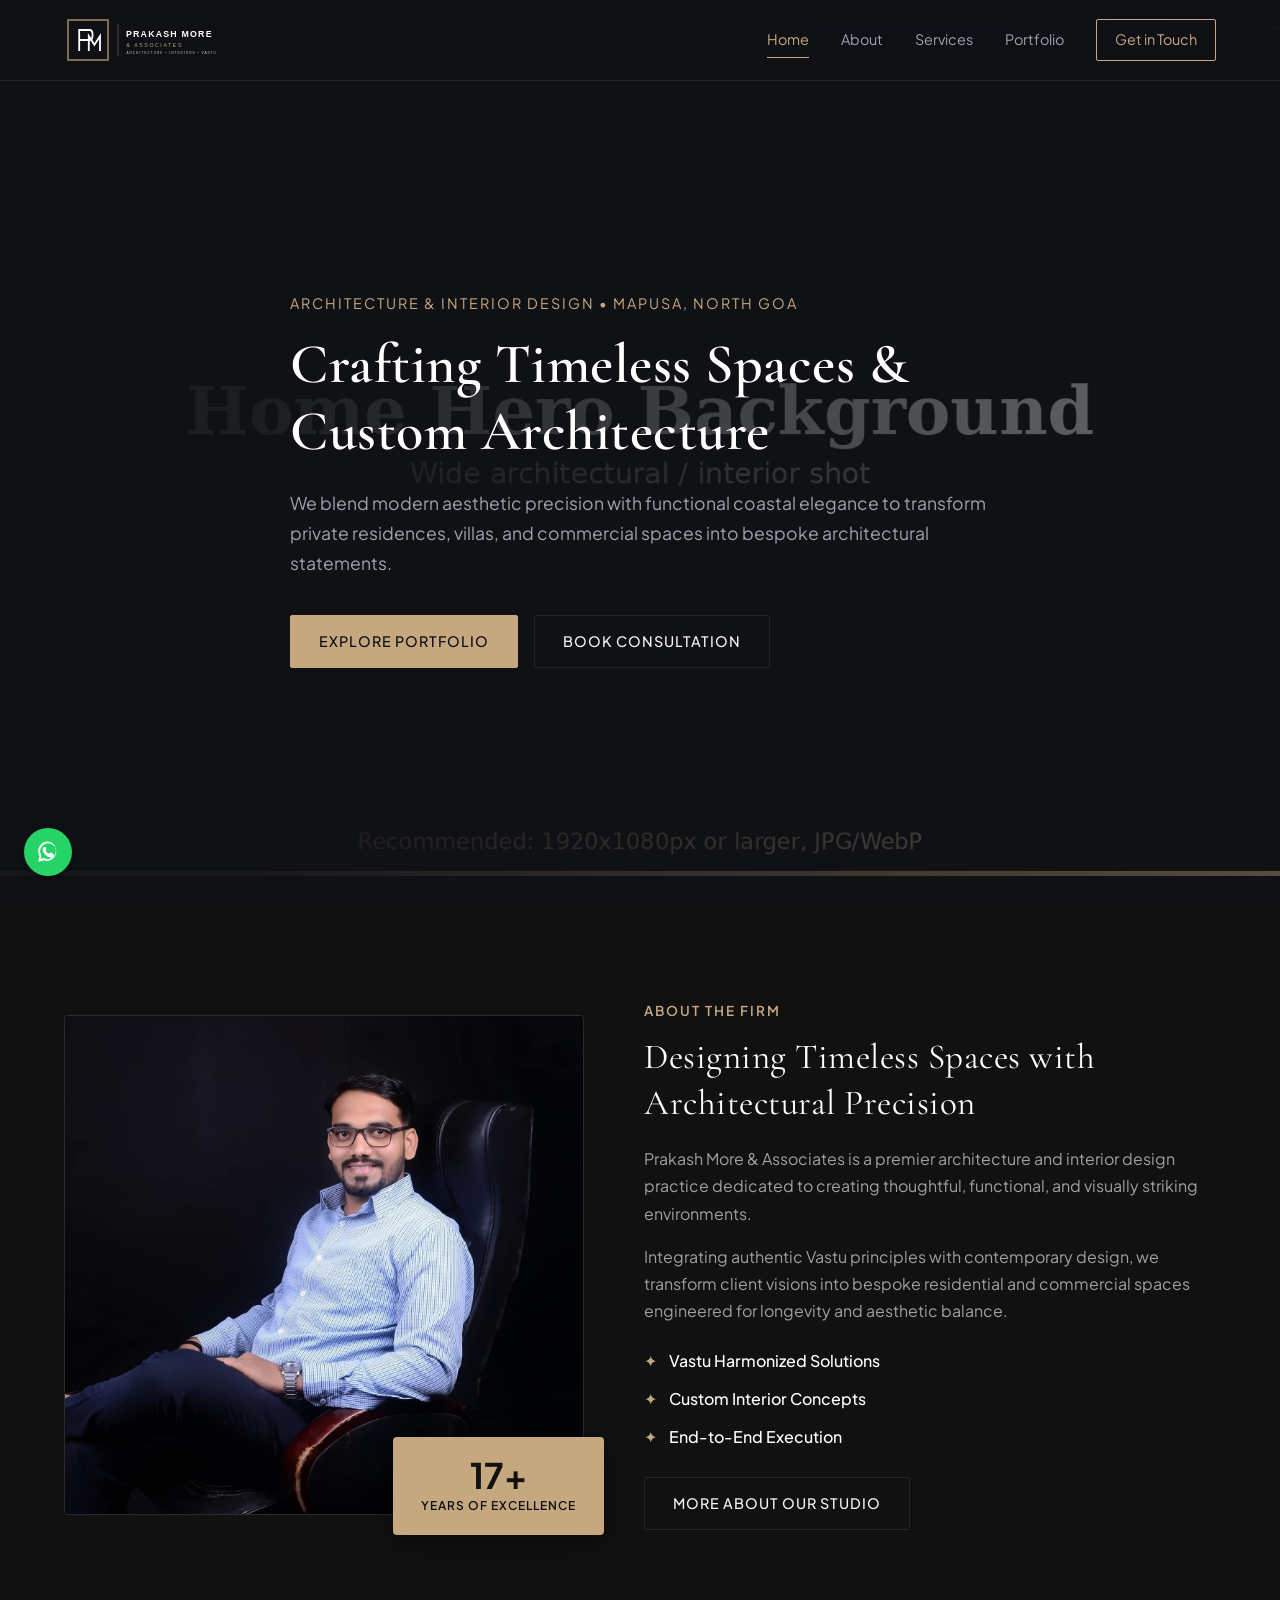
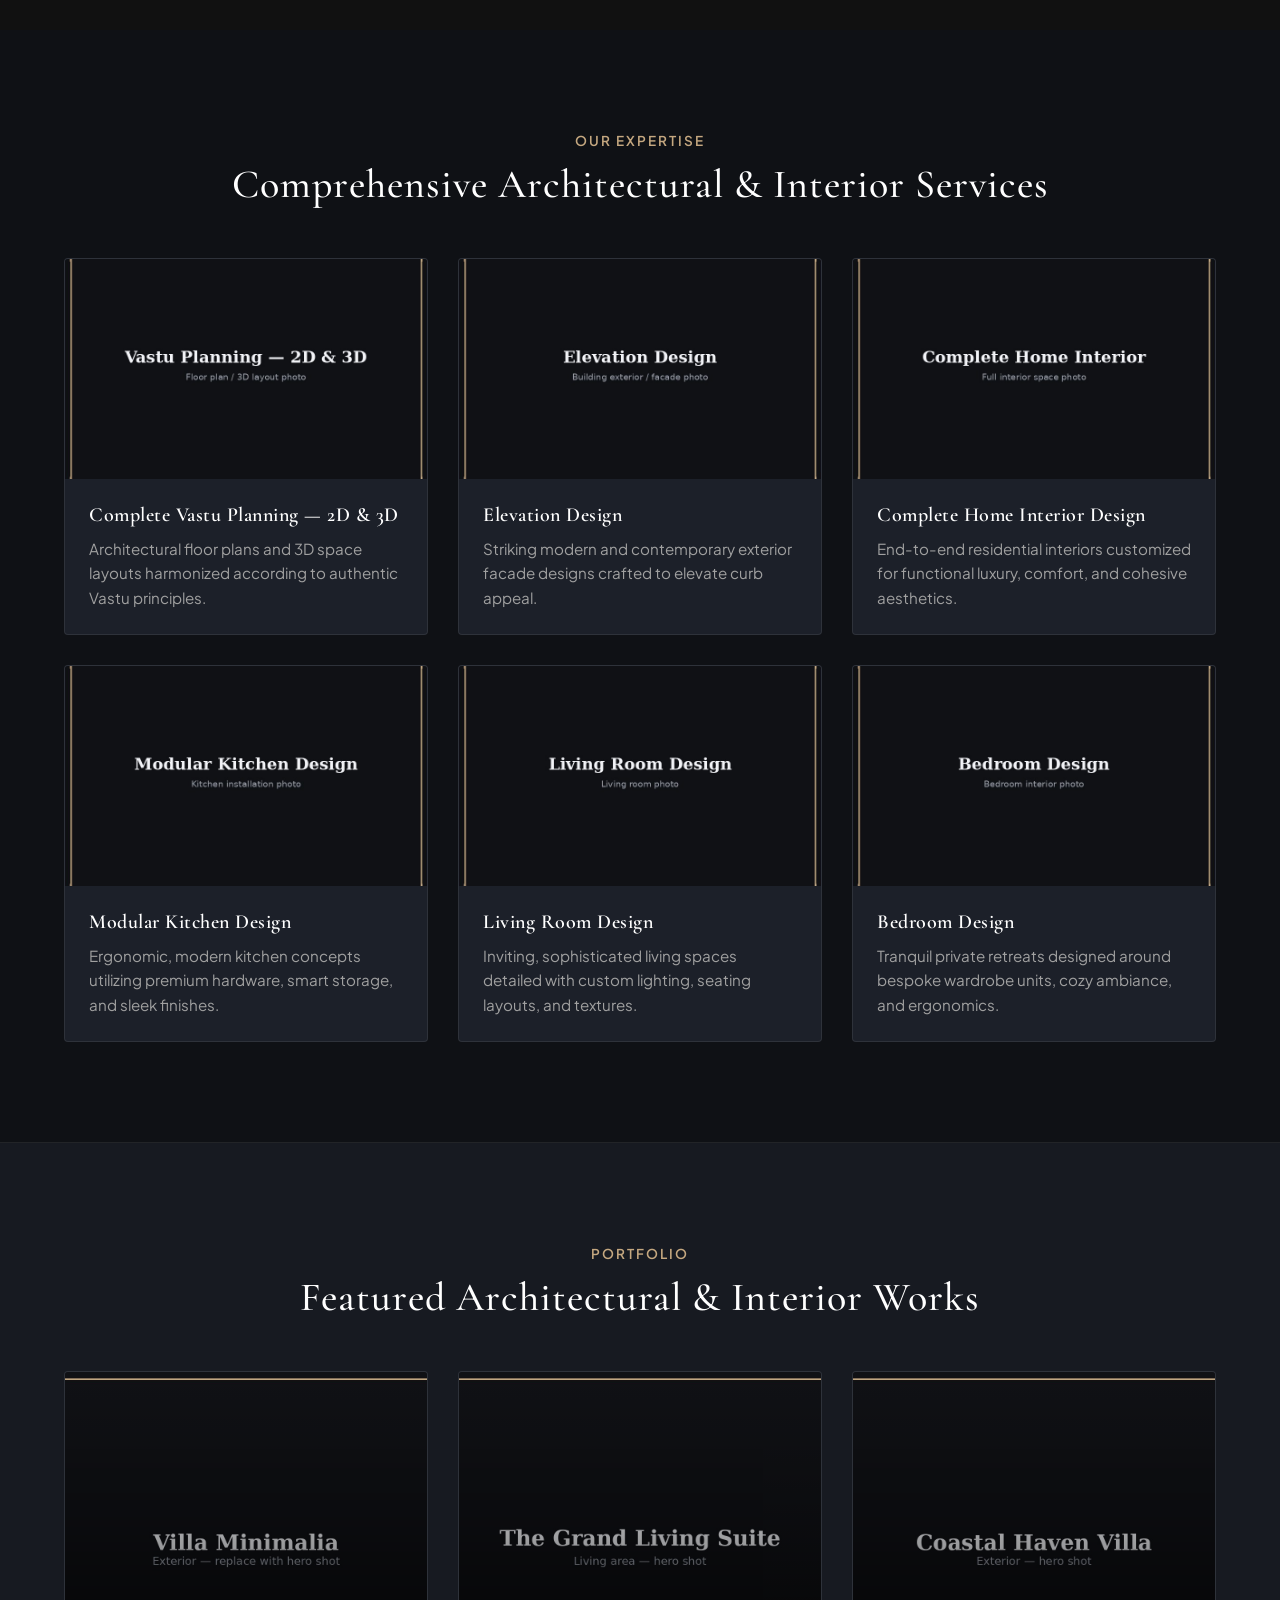
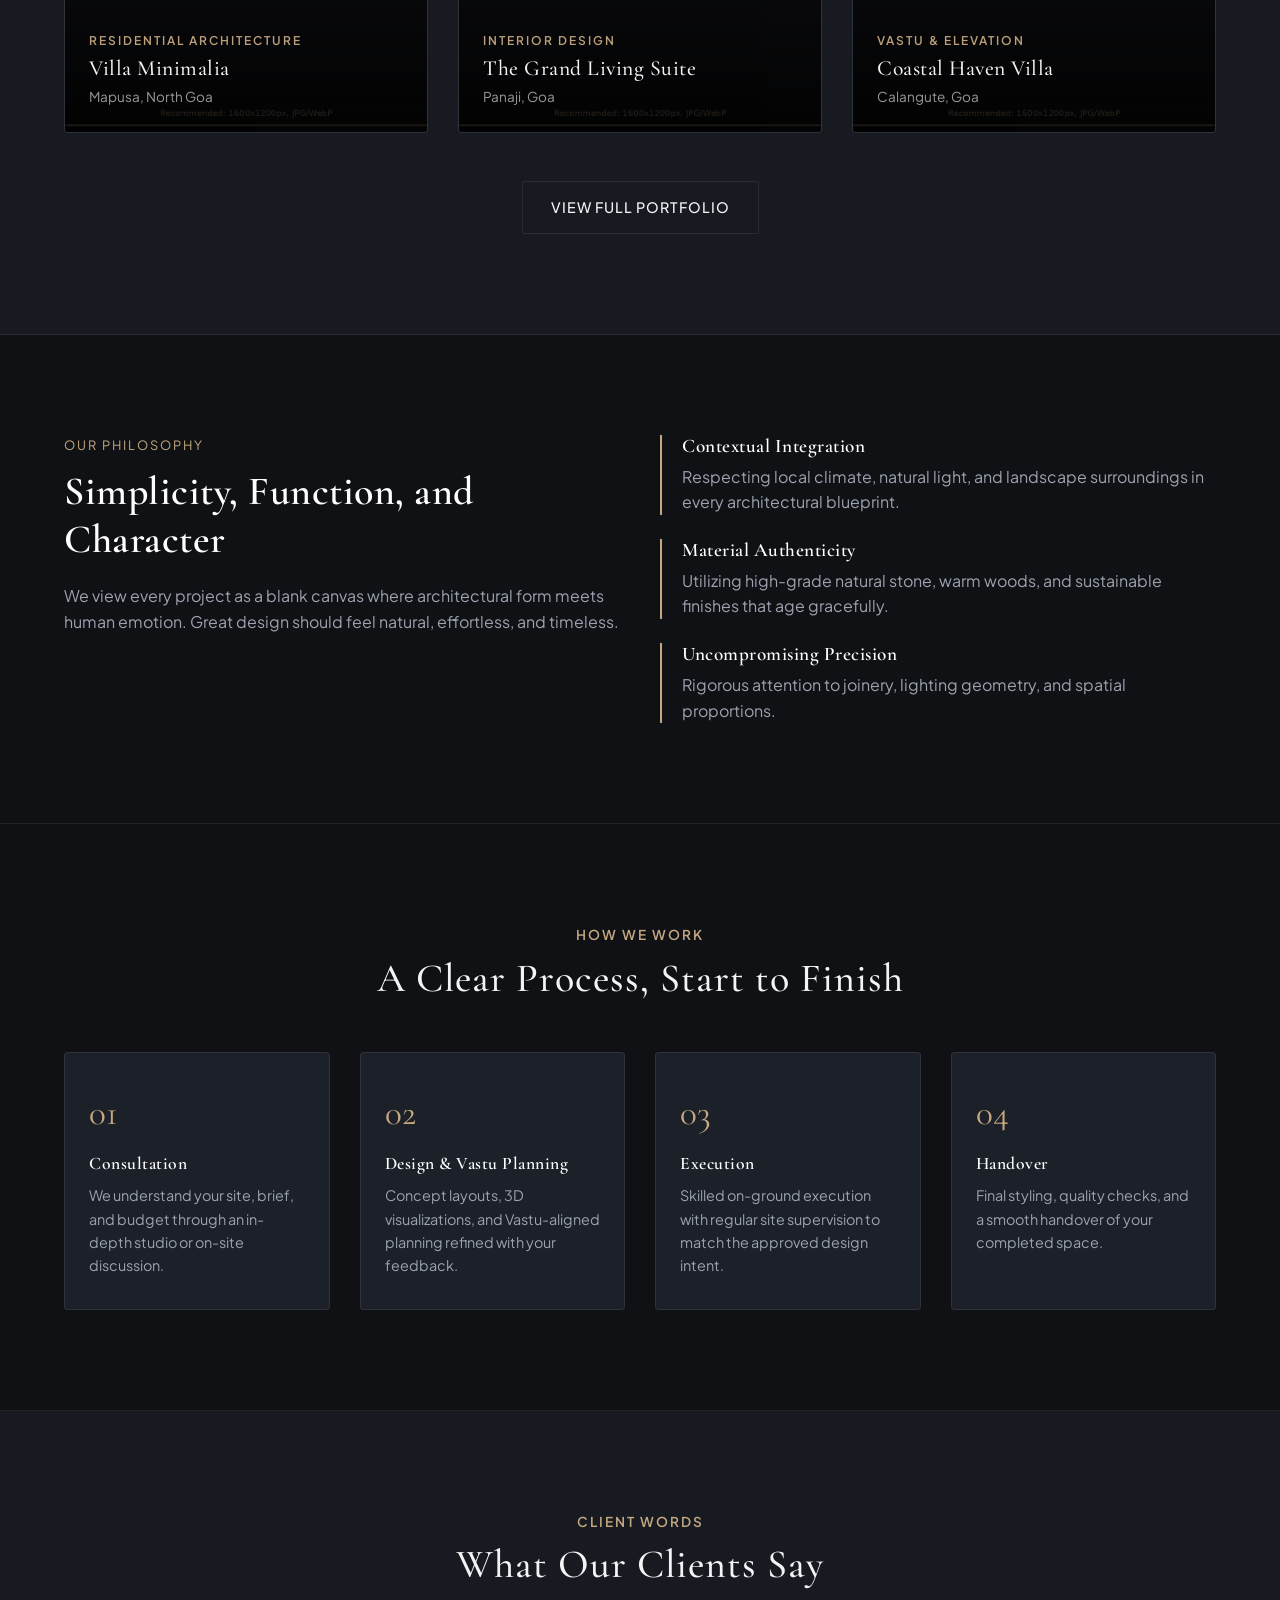
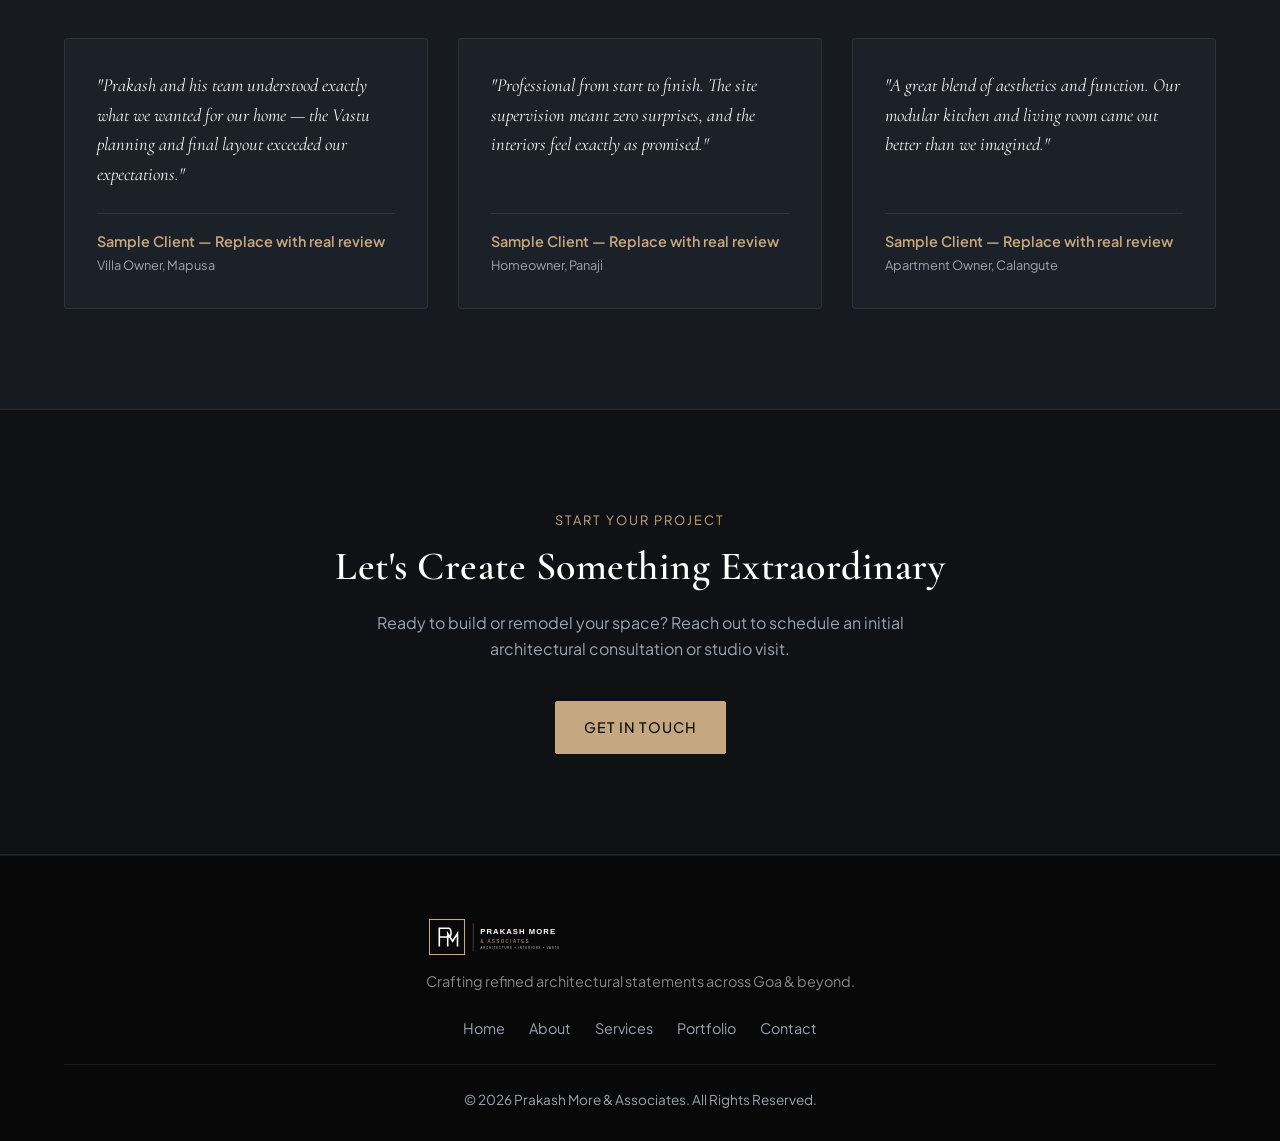
==== prakash_more_associates_repo/index.html @ 0acaeffa "Add About, Portfolio, Contact pages; SEO, security headers, image structure, and 404 page" ====
<!doctype html>
<html lang="en">
  <head>
    <meta charset="UTF-8" />
    <meta name="viewport" content="width=device-width, initial-scale=1.0" />
    <title>Prakash More & Associates | Architecture & Interior Design Studio, North Goa</title>
    <meta
      name="description"
      content="Prakash More & Associates is a premier architecture and interior design studio in Mapusa, North Goa, crafting Vastu-harmonized homes, villas, and commercial interiors for 17+ years."
    />
    <link rel="canonical" href="https://www.prakashmoreassociates.com/" />
    <meta name="robots" content="index, follow" />
    <meta name="theme-color" content="#0f1115" />

    <!-- Open Graph / Social Sharing -->
    <meta property="og:type" content="website" />
    <meta property="og:site_name" content="Prakash More & Associates" />
    <meta property="og:title" content="Prakash More & Associates | Architecture & Interior Design Studio, North Goa" />
    <meta property="og:description" content="Vastu-harmonized architecture and interior design for homes, villas, and commercial spaces across Goa. 17+ years of design excellence." />
    <meta property="og:url" content="https://www.prakashmoreassociates.com/" />
    <meta property="og:image" content="https://www.prakashmoreassociates.com/images/og/social-share.jpg" />
    <meta property="og:image:width" content="1200" />
    <meta property="og:image:height" content="630" />
    <meta property="og:locale" content="en_IN" />
    <meta name="twitter:card" content="summary_large_image" />
    <meta name="twitter:title" content="Prakash More & Associates | Architecture & Interior Design Studio" />
    <meta name="twitter:description" content="Vastu-harmonized architecture and interior design for homes, villas, and commercial spaces across Goa." />
    <meta name="twitter:image" content="https://www.prakashmoreassociates.com/images/og/social-share.jpg" />

    <!-- Favicons -->
    <link rel="icon" href="images/branding/favicon.ico" sizes="any" />
    <link rel="icon" type="image/svg+xml" href="images/branding/favicon.svg" />
    <link rel="apple-touch-icon" href="images/branding/apple-touch-icon.png" />
    <link rel="manifest" href="site.webmanifest" />

    <!-- Google Fonts -->
    <link rel="preconnect" href="https://fonts.googleapis.com" />
    <link rel="preconnect" href="https://fonts.gstatic.com" crossorigin />
    <link
      href="https://fonts.googleapis.com/css2?family=Cormorant+Garamond:wght@400;500;600;700&family=Plus+Jakarta+Sans:wght@300;400;500;600&display=swap"
      rel="stylesheet"
    />
    <!-- Stylesheets -->
    <link rel="stylesheet" href="style.css" />

    <!-- Structured Data: ProfessionalService -->
    <script type="application/ld+json">
      {
        "@context": "https://schema.org",
        "@type": "ProfessionalService",
        "name": "Prakash More & Associates",
        "image": "https://www.prakashmoreassociates.com/images/og/social-share.jpg",
        "@id": "https://www.prakashmoreassociates.com/",
        "url": "https://www.prakashmoreassociates.com/",
        "telephone": "+91-9743203909",
        "priceRange": "\u20b9\u20b9",
        "address": {
          "@type": "PostalAddress",
          "streetAddress": "Khorlim",
          "addressLocality": "Mapusa",
          "addressRegion": "North Goa",
          "postalCode": "403507",
          "addressCountry": "IN"
        },
        "areaServed": "Goa, India",
        "sameAs": [],
        "makesOffer": [
          { "@type": "Offer", "itemOffered": { "@type": "Service", "name": "Vastu Planning \u2014 2D & 3D" } },
          { "@type": "Offer", "itemOffered": { "@type": "Service", "name": "Elevation Design" } },
          { "@type": "Offer", "itemOffered": { "@type": "Service", "name": "Complete Home Interior Design" } },
          { "@type": "Offer", "itemOffered": { "@type": "Service", "name": "Modular Kitchen Design" } }
        ]
      }
    </script>
  </head>
  <body>
    <a href="#main-content" class="skip-link">Skip to main content</a>

    <!-- Header Navigation -->
    <header class="header">
      <div class="container nav-container">
        <a href="index.html" class="brand-logo" aria-label="Prakash More & Associates — Home">
          <img
            src="images/branding/logo.svg"
            alt="Prakash More & Associates"
            class="logo-img"
            width="180"
            height="48"
          />
        </a>

        <nav class="nav-links" aria-label="Primary navigation">
          <a href="index.html" class="nav-link active">Home</a>
          <a href="about.html" class="nav-link">About</a>
          <a href="index.html#services" class="nav-link">Services</a>
          <a href="portfolio.html" class="nav-link">Portfolio</a>
          <a href="contact.html" class="nav-link nav-btn">Get in Touch</a>
        </nav>

        <button
          class="mobile-menu-toggle"
          id="menuToggle"
          aria-label="Toggle navigation menu"
          aria-expanded="false"
        >
          <span class="bar"></span>
          <span class="bar"></span>
          <span class="bar"></span>
        </button>
      </div>
    </header>

    <main id="main-content">
      <!-- Hero Section -->
      <section class="hero">
        <div class="hero-overlay"></div>
        <div class="container hero-content">
          <p class="hero-subtitle">
            Architecture & Interior Design &bull; Mapusa, North Goa
          </p>
          <h1 class="hero-title">
            Crafting Timeless Spaces & Custom Architecture
          </h1>
          <p class="hero-description">
            We blend modern aesthetic precision with functional coastal elegance
            to transform private residences, villas, and commercial spaces into
            bespoke architectural statements.
          </p>
          <div class="hero-cta">
            <a href="portfolio.html" class="btn btn-primary">Explore Portfolio</a>
            <a href="contact.html" class="btn btn-secondary">Book Consultation</a>
          </div>
        </div>
      </section>

      <!-- About Preview Section -->
      <section id="about" class="about-section">
        <div class="container about-container">
          <div class="about-image-wrapper">
            <img
              src="images/team/principal-prakash-more.jpeg"
              alt="Prakash More, Principal Architect at Prakash More & Associates"
              class="about-img"
              width="600"
              height="700"
              loading="lazy"
            />
            <div class="about-experience-badge">
              <span class="badge-number">17+</span>
              <span class="badge-text">Years of Excellence</span>
            </div>
          </div>

          <div class="about-content">
            <span class="section-subtitle">ABOUT THE FIRM</span>
            <h2 class="about-heading">
              Designing Timeless Spaces with Architectural Precision
            </h2>
            <p class="about-text">
              Prakash More & Associates is a premier architecture and interior
              design practice dedicated to creating thoughtful, functional, and
              visually striking environments.
            </p>
            <p class="about-text">
              Integrating authentic Vastu principles with contemporary design, we
              transform client visions into bespoke residential and commercial
              spaces engineered for longevity and aesthetic balance.
            </p>

            <div class="about-highlights">
              <div class="highlight-item">
                <span class="highlight-icon">✦</span>
                <span>Vastu Harmonized Solutions</span>
              </div>
              <div class="highlight-item">
                <span class="highlight-icon">✦</span>
                <span>Custom Interior Concepts</span>
              </div>
              <div class="highlight-item">
                <span class="highlight-icon">✦</span>
                <span>End-to-End Execution</span>
              </div>
            </div>

            <a href="about.html" class="btn btn-secondary" style="margin-top: 28px">
              More About Our Studio
            </a>
          </div>
        </div>
      </section>

      <!-- Services Section -->
      <section id="services" class="services-section">
        <div class="container">
          <div class="section-header">
            <span class="section-subtitle">OUR EXPERTISE</span>
            <h2 class="section-title">
              Comprehensive Architectural & Interior Services
            </h2>
          </div>

          <div class="services-grid">
            <div class="service-card">
              <div class="service-img-wrapper">
                <img
                  src="images/services/vastu-planning.jpg"
                  alt="Complete Vastu Planning — 2D and 3D layouts"
                  class="service-img"
                  width="800"
                  height="600"
                  loading="lazy"
                />
              </div>
              <div class="service-content">
                <h3>Complete Vastu Planning — 2D & 3D</h3>
                <p>
                  Architectural floor plans and 3D space layouts harmonized
                  according to authentic Vastu principles.
                </p>
              </div>
            </div>

            <div class="service-card">
              <div class="service-img-wrapper">
                <img
                  src="images/services/elevation-design.jpg"
                  alt="Elevation Design for residential facades"
                  class="service-img"
                  width="800"
                  height="600"
                  loading="lazy"
                />
              </div>
              <div class="service-content">
                <h3>Elevation Design</h3>
                <p>
                  Striking modern and contemporary exterior facade designs crafted
                  to elevate curb appeal.
                </p>
              </div>
            </div>

            <div class="service-card">
              <div class="service-img-wrapper">
                <img
                  src="images/services/home-interior.jpg"
                  alt="Complete Home Interior Design"
                  class="service-img"
                  width="800"
                  height="600"
                  loading="lazy"
                />
              </div>
              <div class="service-content">
                <h3>Complete Home Interior Design</h3>
                <p>
                  End-to-end residential interiors customized for functional
                  luxury, comfort, and cohesive aesthetics.
                </p>
              </div>
            </div>

            <div class="service-card">
              <div class="service-img-wrapper">
                <img
                  src="images/services/modular-kitchen.jpg"
                  alt="Modular Kitchen Design"
                  class="service-img"
                  width="800"
                  height="600"
                  loading="lazy"
                />
              </div>
              <div class="service-content">
                <h3>Modular Kitchen Design</h3>
                <p>
                  Ergonomic, modern kitchen concepts utilizing premium hardware,
                  smart storage, and sleek finishes.
                </p>
              </div>
            </div>

            <div class="service-card">
              <div class="service-img-wrapper">
                <img
                  src="images/services/living-room.jpg"
                  alt="Living Room Design"
                  class="service-img"
                  width="800"
                  height="600"
                  loading="lazy"
                />
              </div>
              <div class="service-content">
                <h3>Living Room Design</h3>
                <p>
                  Inviting, sophisticated living spaces detailed with custom
                  lighting, seating layouts, and textures.
                </p>
              </div>
            </div>

            <div class="service-card">
              <div class="service-img-wrapper">
                <img
                  src="images/services/bedroom-design.jpg"
                  alt="Bedroom Design"
                  class="service-img"
                  width="800"
                  height="600"
                  loading="lazy"
                />
              </div>
              <div class="service-content">
                <h3>Bedroom Design</h3>
                <p>
                  Tranquil private retreats designed around bespoke wardrobe
                  units, cozy ambiance, and ergonomics.
                </p>
              </div>
            </div>
          </div>
        </div>
      </section>

      <!-- Featured Projects Section -->
      <section id="projects" class="projects-section">
        <div class="container">
          <div class="section-header">
            <span class="section-subtitle">PORTFOLIO</span>
            <h2 class="section-title">Featured Architectural & Interior Works</h2>
          </div>

          <div class="projects-grid">
            <article class="project-card">
              <div class="project-img-wrapper">
                <img
                  src="images/projects/villa-minimalia/01-exterior.jpg"
                  alt="Villa Minimalia — exterior view, Mapusa"
                  class="project-img"
                  width="1200"
                  height="900"
                  loading="lazy"
                />
                <div class="project-overlay">
                  <span class="project-category">Residential Architecture</span>
                  <h3 class="project-name">Villa Minimalia</h3>
                  <p class="project-location">Mapusa, North Goa</p>
                </div>
              </div>
            </article>

            <article class="project-card">
              <div class="project-img-wrapper">
                <img
                  src="images/projects/grand-living-suite/01-living-area.jpg"
                  alt="The Grand Living Suite — living area, Panaji"
                  class="project-img"
                  width="1200"
                  height="900"
                  loading="lazy"
                />
                <div class="project-overlay">
                  <span class="project-category">Interior Design</span>
                  <h3 class="project-name">The Grand Living Suite</h3>
                  <p class="project-location">Panaji, Goa</p>
                </div>
              </div>
            </article>

            <article class="project-card">
              <div class="project-img-wrapper">
                <img
                  src="images/projects/coastal-haven-villa/01-exterior.jpg"
                  alt="Coastal Haven Villa — exterior view, Calangute"
                  class="project-img"
                  width="1200"
                  height="900"
                  loading="lazy"
                />
                <div class="project-overlay">
                  <span class="project-category">Vastu & Elevation</span>
                  <h3 class="project-name">Coastal Haven Villa</h3>
                  <p class="project-location">Calangute, Goa</p>
                </div>
              </div>
            </article>
          </div>

          <div class="text-center" style="margin-top: 48px">
            <a href="portfolio.html" class="btn btn-secondary">View Full Portfolio</a>
          </div>
        </div>
      </section>

      <!-- Design Philosophy Section -->
      <section id="philosophy" class="section philosophy-section">
        <div class="container grid grid-2">
          <div>
            <span class="section-tag">Our Philosophy</span>
            <h2 class="section-heading">Simplicity, Function, and Character</h2>
            <p>
              We view every project as a blank canvas where architectural form
              meets human emotion. Great design should feel natural, effortless,
              and timeless.
            </p>
          </div>
          <div class="philosophy-points">
            <div class="phil-item">
              <h4>Contextual Integration</h4>
              <p>
                Respecting local climate, natural light, and landscape
                surroundings in every architectural blueprint.
              </p>
            </div>
            <div class="phil-item">
              <h4>Material Authenticity</h4>
              <p>
                Utilizing high-grade natural stone, warm woods, and sustainable
                finishes that age gracefully.
              </p>
            </div>
            <div class="phil-item">
              <h4>Uncompromising Precision</h4>
              <p>
                Rigorous attention to joinery, lighting geometry, and spatial
                proportions.
              </p>
            </div>
          </div>
        </div>
      </section>

      <!-- How We Work / Process Section -->
      <section id="process" class="section process-section">
        <div class="container">
          <div class="section-header">
            <span class="section-subtitle">HOW WE WORK</span>
            <h2 class="section-title">A Clear Process, Start to Finish</h2>
          </div>
          <div class="process-grid">
            <div class="process-step">
              <span class="process-number">01</span>
              <h3>Consultation</h3>
              <p>We understand your site, brief, and budget through an in-depth studio or on-site discussion.</p>
            </div>
            <div class="process-step">
              <span class="process-number">02</span>
              <h3>Design & Vastu Planning</h3>
              <p>Concept layouts, 3D visualizations, and Vastu-aligned planning refined with your feedback.</p>
            </div>
            <div class="process-step">
              <span class="process-number">03</span>
              <h3>Execution</h3>
              <p>Skilled on-ground execution with regular site supervision to match the approved design intent.</p>
            </div>
            <div class="process-step">
              <span class="process-number">04</span>
              <h3>Handover</h3>
              <p>Final styling, quality checks, and a smooth handover of your completed space.</p>
            </div>
          </div>
        </div>
      </section>

      <!-- Testimonials Section -->
      <section id="testimonials" class="section testimonials-section">
        <div class="container">
          <div class="section-header">
            <span class="section-subtitle">CLIENT WORDS</span>
            <h2 class="section-title">What Our Clients Say</h2>
          </div>
          <div class="testimonials-grid">
            <div class="testimonial-card">
              <p class="testimonial-quote">"Prakash and his team understood exactly what we wanted for our home — the Vastu planning and final layout exceeded our expectations."</p>
              <div class="testimonial-author">
                <span class="testimonial-name">Sample Client — Replace with real review</span>
                <span class="testimonial-role">Villa Owner, Mapusa</span>
              </div>
            </div>
            <div class="testimonial-card">
              <p class="testimonial-quote">"Professional from start to finish. The site supervision meant zero surprises, and the interiors feel exactly as promised."</p>
              <div class="testimonial-author">
                <span class="testimonial-name">Sample Client — Replace with real review</span>
                <span class="testimonial-role">Homeowner, Panaji</span>
              </div>
            </div>
            <div class="testimonial-card">
              <p class="testimonial-quote">"A great blend of aesthetics and function. Our modular kitchen and living room came out better than we imagined."</p>
              <div class="testimonial-author">
                <span class="testimonial-name">Sample Client — Replace with real review</span>
                <span class="testimonial-role">Apartment Owner, Calangute</span>
              </div>
            </div>
          </div>
        </div>
      </section>

      <!-- Contact CTA Section -->
      <section id="contact" class="section contact-cta-section">
        <div class="container text-center">
          <span class="section-tag">Start Your Project</span>
          <h2 class="section-heading">Let's Create Something Extraordinary</h2>
          <p class="section-subtext">
            Ready to build or remodel your space? Reach out to schedule an
            initial architectural consultation or studio visit.
          </p>
          <a href="contact.html" class="btn btn-primary">Get in Touch</a>
        </div>
      </section>
    </main>

    <!-- Footer -->
    <footer class="footer">
      <div class="container footer-container">
        <div class="footer-brand">
          <a href="index.html" class="footer-logo">
            <img
              src="images/branding/logo.svg"
              alt="Prakash More & Associates Logo"
              class="footer-logo-img"
              width="160"
              height="42"
              loading="lazy"
            />
          </a>
          <p class="footer-tagline">
            Crafting refined architectural statements across Goa & beyond.
          </p>
        </div>

        <nav class="footer-links" aria-label="Footer navigation">
          <a href="index.html">Home</a>
          <a href="about.html">About</a>
          <a href="index.html#services">Services</a>
          <a href="portfolio.html">Portfolio</a>
          <a href="contact.html">Contact</a>
        </nav>

        <div class="footer-bottom">
          <p>&copy; 2026 Prakash More & Associates. All Rights Reserved.</p>
        </div>
      </div>
    </footer>

    <!-- Floating WhatsApp Button -->
    <a
      href="https://wa.me/919743203909"
      class="whatsapp-float"
      target="_blank"
      rel="noopener noreferrer"
      aria-label="Chat on WhatsApp"
    >
      <svg viewBox="0 0 32 32" class="whatsapp-icon" aria-hidden="true">
        <path
          d="M16 2a13 13 0 0 0-11.3 19.5L3 29l7.7-1.6A13 13 0 1 0 16 2zm0 23.6a10.6 10.6 0 0 1-5.4-1.5l-.4-.2-4 1 1-3.9-.2-.4A10.6 10.6 0 1 1 16 25.6zm5.8-7.9c-.3-.2-1.9-.9-2.2-1s-.5-.2-.7.2-.8 1-1 1.2-.4.2-.7 0a9 9 0 0 1-2.6-1.6 9.9 9.9 0 0 1-1.8-2.3c-.2-.3 0-.5.1-.6s.3-.4.5-.6l.3-.4c.1-.2 0-.4 0-.5s-.7-1.7-1-2.3c-.3-.6-.6-.5-.8-.5h-.7c-.2 0-.7.1-1 .5a4.3 4.3 0 0 0-1.4 3.2c0 1.9 1.4 3.7 1.6 4 .2.2 2.7 4.1 6.5 5.8 2.6 1.1 3.2 1 4.4.8.8-.1 2.4-1 2.7-1.9s.3-1.8.2-1.9c-.1-.1-.3-.2-.6-.4z"
        />
      </svg>
    </a>

    <!-- Scroll to Top Button -->
    <button class="scroll-top-btn" id="scrollTopBtn" aria-label="Scroll to top">
      <svg viewBox="0 0 24 24" class="arrow-up-icon" aria-hidden="true">
        <path d="M12 4l-8 8h5v8h6v-8h5z" />
      </svg>
    </button>

    <script src="script.js" defer></script>
  </body>
</html>
---- prakash_more_associates_repo/style.css ----
/* CSS Custom Variables for Luxury Design Token */
:root {
  --bg-primary: #0f1115;
  --bg-secondary: #171a21;
  --bg-card: #1c2029;
  --text-primary: #f3f4f6;
  --text-secondary: #9ca3af;
  --accent-gold: #c5a880;
  --accent-gold-hover: #d4b891;
  --border-color: rgba(255, 255, 255, 0.08);
  --font-heading: "Cormorant Garamond", Georgia, serif;
  --font-body: "Plus Jakarta Sans", sans-serif;
  --transition: all 0.3s cubic-bezier(0.16, 1, 0.3, 1);
}

*,
*::before,
*::after {
  box-sizing: border-box;
  margin: 0;
  padding: 0;
}

html {
  scroll-behavior: smooth;
  font-size: 16px;
  overflow-x: hidden;
}

body {
  background-color: var(--bg-primary);
  color: var(--text-primary);
  font-family: var(--font-body);
  line-height: 1.6;
  overflow-x: hidden;
  width: 100%;
}

body.no-scroll {
  overflow: hidden;
}

/* Typography */
h1,
h2,
h3,
h4 {
  font-family: var(--font-heading);
  font-weight: 600;
  letter-spacing: 0.5px;
  line-height: 1.2;
}

p {
  color: var(--text-secondary);
  margin-bottom: 1rem;
}

a {
  color: inherit;
  text-decoration: none;
}

img {
  max-width: 100%;
  height: auto;
  display: block;
}

/* Helper Layout Classes */
.container {
  width: 90%;
  max-width: 1240px;
  margin: 0 auto;
}

.section {
  padding: 100px 0;
  border-bottom: 1px solid var(--border-color);
}

.grid {
  display: grid;
  gap: 40px;
}

.grid-2 {
  grid-template-columns: repeat(2, 1fr);
}

.grid-3 {
  grid-template-columns: repeat(3, 1fr);
}

.flex-between {
  display: flex;
  justify-content: space-between;
  align-items: center;
}

.text-center {
  text-align: center;
}

/* Buttons */
.btn {
  display: inline-flex;
  align-items: center;
  justify-content: center;
  padding: 14px 28px;
  font-size: 0.9rem;
  font-weight: 500;
  letter-spacing: 1px;
  text-transform: uppercase;
  border-radius: 2px;
  transition: var(--transition);
  cursor: pointer;
  text-align: center;
}

.btn-primary {
  background-color: var(--accent-gold);
  color: #0d0e11;
  border: 1px solid var(--accent-gold);
}

.btn-primary:hover {
  background-color: var(--accent-gold-hover);
  border-color: var(--accent-gold-hover);
  transform: translateY(-2px);
}

.btn-secondary {
  background: transparent;
  color: var(--text-primary);
  border: 1px solid var(--border-color);
}

.btn-secondary:hover {
  border-color: var(--accent-gold);
  color: var(--accent-gold);
}

.btn-full {
  width: 100%;
}

/* Section Tags & Titles */
.section-tag {
  font-size: 0.8rem;
  text-transform: uppercase;
  letter-spacing: 2px;
  color: var(--accent-gold);
  display: block;
  margin-bottom: 12px;
}

.section-heading {
  font-size: 2.5rem;
  margin-bottom: 20px;
  color: #ffffff;
}

.section-subtext {
  max-width: 600px;
  margin: 0 auto 40px auto;
}

.note-pill {
  font-size: 0.75rem;
  background: rgba(197, 168, 128, 0.1);
  color: var(--accent-gold);
  padding: 6px 14px;
  border-radius: 20px;
  border: 1px solid rgba(197, 168, 128, 0.2);
}

/* Header & Nav */
.header {
  position: fixed;
  top: 0;
  left: 0;
  width: 100%;
  z-index: 1000;
  background: rgba(15, 17, 21, 0.92);
  backdrop-filter: blur(12px);
  -webkit-backdrop-filter: blur(12px);
  border-bottom: 1px solid var(--border-color);
  padding: 16px 0;
  transition: var(--transition);
}

.nav-container {
  display: flex;
  align-items: center;
  justify-content: space-between;
}

.brand-logo {
  display: flex;
  align-items: center;
  text-decoration: none;
}

.logo-img {
  height: 48px;
  width: auto;
  display: block;
  transition: opacity 0.3s ease;
}

.brand-logo:hover .logo-img {
  opacity: 0.85;
}

.nav-links {
  display: flex;
  align-items: center;
  gap: 32px;
}

.nav-link {
  font-size: 0.9rem;
  color: var(--text-secondary);
  transition: var(--transition);
}

.nav-link:hover {
  color: var(--accent-gold);
}

.nav-btn {
  border: 1px solid var(--accent-gold);
  padding: 8px 18px;
  border-radius: 2px;
  color: var(--accent-gold);
}

.nav-btn:hover {
  background: var(--accent-gold);
  color: #0f1115;
}

/* Mobile Toggle Hamburger */
.mobile-menu-toggle {
  display: none;
  flex-direction: column;
  justify-content: space-between;
  width: 28px;
  height: 20px;
  background: transparent;
  border: none;
  cursor: pointer;
  z-index: 1002;
  padding: 0;
}

.mobile-menu-toggle .bar {
  width: 100%;
  height: 2px;
  background-color: #ffffff;
  border-radius: 2px;
  transition: transform 0.3s ease, opacity 0.3s ease;
}

.mobile-menu-toggle.active .bar:nth-child(1) {
  transform: translateY(9px) rotate(45deg);
}

.mobile-menu-toggle.active .bar:nth-child(2) {
  opacity: 0;
}

.mobile-menu-toggle.active .bar:nth-child(3) {
  transform: translateY(-9px) rotate(-45deg);
}

/* Hero Section */
.hero {
  position: relative;
  min-height: 100vh;
  display: flex;
  align-items: center;
  background-image: url("images/hero/home-hero.jpg");
  background-position: center;
  background-size: cover;
  background-repeat: no-repeat;
  padding: 120px 0 60px 0;
}

.hero-overlay {
  position: absolute;
  inset: 0;
  background: linear-gradient(
    to right,
    rgba(15, 17, 21, 0.95) 20%,
    rgba(15, 17, 21, 0.6) 100%
  );
}

.hero-content {
  position: relative;
  z-index: 2;
  max-width: 700px;
}

.hero-subtitle {
  color: var(--accent-gold);
  font-size: 0.9rem;
  letter-spacing: 2px;
  text-transform: uppercase;
  margin-bottom: 16px;
}

.hero-title {
  font-size: 3.5rem;
  color: #ffffff;
  margin-bottom: 24px;
}

.hero-description {
  font-size: 1.1rem;
  margin-bottom: 36px;
  line-height: 1.7;
}

.hero-cta {
  display: flex;
  gap: 16px;
  flex-wrap: wrap;
}

/* About Section */
.about-section {
  padding: 100px 0;
  background-color: #111111;
  color: #ffffff;
}

.about-container {
  display: grid;
  grid-template-columns: 1fr 1.1fr;
  gap: 60px;
  align-items: center;
}

.about-image-wrapper {
  position: relative;
  border-radius: 4px;
}

.about-img {
  width: 100%;
  height: 500px;
  object-fit: cover;
  border-radius: 4px;
  border: 1px solid #2a2a2a;
}

.about-experience-badge {
  position: absolute;
  bottom: -20px;
  right: -20px;
  background: #c5a880;
  color: #111111;
  padding: 20px 28px;
  border-radius: 4px;
  display: flex;
  flex-direction: column;
  align-items: center;
  box-shadow: 0 10px 30px rgba(0, 0, 0, 0.5);
}

.badge-number {
  font-size: 2.2rem;
  font-weight: 700;
  line-height: 1;
}

.badge-text {
  font-size: 0.75rem;
  font-weight: 600;
  text-transform: uppercase;
  letter-spacing: 1px;
  margin-top: 4px;
}

.section-subtitle {
  color: #c5a880;
  font-size: 0.85rem;
  letter-spacing: 2px;
  text-transform: uppercase;
  font-weight: 600;
  display: block;
  margin-bottom: 8px;
}

.about-heading {
  font-size: 2.2rem;
  font-weight: 400;
  margin: 12px 0 20px 0;
  line-height: 1.3;
}

.about-text {
  color: #a0a0a0;
  line-height: 1.7;
  margin-bottom: 16px;
}

.about-highlights {
  display: flex;
  flex-direction: column;
  gap: 12px;
  margin-top: 24px;
}

.highlight-item {
  display: flex;
  align-items: center;
  gap: 12px;
  color: #ffffff;
  font-weight: 500;
}

.highlight-icon {
  color: #c5a880;
}

/* Services Section Styles */
.services-section {
  padding: 100px 0;
  background-color: var(--bg-primary);
  color: #ffffff;
  border-bottom: 1px solid var(--border-color);
}

.section-header {
  text-align: center;
  margin-bottom: 50px;
}

.section-title {
  font-size: 2.5rem;
  font-weight: 500;
  letter-spacing: 1px;
}

.services-grid {
  display: grid;
  grid-template-columns: repeat(3, 1fr);
  gap: 30px;
}

.service-card {
  background: var(--bg-card);
  border: 1px solid var(--border-color);
  border-radius: 4px;
  overflow: hidden;
  transition: transform 0.3s ease, border-color 0.3s ease;
}

.service-card:hover {
  transform: translateY(-6px);
  border-color: #c5a880;
}

.service-img-wrapper {
  width: 100%;
  height: 220px;
  overflow: hidden;
}

.service-img {
  width: 100%;
  height: 100%;
  object-fit: cover;
  transition: transform 0.5s ease;
}

.service-card:hover .service-img {
  transform: scale(1.05);
}

.service-content {
  padding: 24px;
}

.service-content h3 {
  font-size: 1.25rem;
  font-weight: 600;
  color: #ffffff;
  margin-bottom: 10px;
}

.service-content p {
  color: #a0a0a0;
  font-size: 0.95rem;
  line-height: 1.6;
  margin-bottom: 0;
}

/* Projects Section Styling */
.projects-section {
  padding: 100px 0;
  background-color: var(--bg-secondary);
  color: #ffffff;
  border-bottom: 1px solid var(--border-color);
}

.projects-grid {
  display: grid;
  grid-template-columns: repeat(3, 1fr);
  gap: 30px;
}

.project-card {
  position: relative;
  border-radius: 4px;
  overflow: hidden;
  background: var(--bg-card);
  border: 1px solid var(--border-color);
  transition: transform 0.3s ease, border-color 0.3s ease;
}

.project-img-wrapper {
  position: relative;
  width: 100%;
  height: 360px;
  overflow: hidden;
}

.project-img {
  width: 100%;
  height: 100%;
  object-fit: cover;
  transition: transform 0.6s cubic-bezier(0.25, 1, 0.5, 1);
}

.project-overlay {
  position: absolute;
  inset: 0;
  background: linear-gradient(
    to top,
    rgba(0, 0, 0, 0.9) 0%,
    rgba(0, 0, 0, 0.3) 60%,
    transparent 100%
  );
  display: flex;
  flex-direction: column;
  justify-content: flex-end;
  padding: 24px;
  opacity: 0.95;
  transition: opacity 0.3s ease;
}

.project-category {
  color: #c5a880;
  font-size: 0.75rem;
  letter-spacing: 2px;
  text-transform: uppercase;
  font-weight: 600;
  margin-bottom: 6px;
}

.project-name {
  font-size: 1.35rem;
  font-weight: 500;
  color: #ffffff;
  margin: 0 0 4px 0;
}

.project-location {
  color: #a0a0a0;
  font-size: 0.85rem;
  margin: 0;
}

.project-card:hover .project-img {
  transform: scale(1.08);
}

.project-card:hover {
  border-color: #c5a880;
  transform: translateY(-5px);
}

/* Philosophy Section */
.philosophy-section {
  background: var(--bg-primary);
}

.philosophy-points {
  display: flex;
  flex-direction: column;
  gap: 24px;
}

.phil-item {
  border-left: 2px solid var(--accent-gold);
  padding-left: 20px;
}

.phil-item h4 {
  font-size: 1.2rem;
  color: #ffffff;
  margin-bottom: 6px;
}

.phil-item p {
  margin-bottom: 0;
}

/* Contact Section */
.contact-section {
  background: var(--bg-secondary);
}

.contact-details {
  margin-top: 30px;
  display: flex;
  flex-direction: column;
  gap: 20px;
}

.c-label {
  font-size: 0.75rem;
  text-transform: uppercase;
  letter-spacing: 1.5px;
  color: var(--accent-gold);
}

.c-item p {
  font-size: 1.1rem;
  color: #ffffff;
  margin-bottom: 0;
}

.c-item a:hover {
  color: var(--accent-gold);
}

.contact-form-block {
  background: var(--bg-card);
  padding: 40px;
  border: 1px solid var(--border-color);
  border-radius: 4px;
}

.form-group {
  margin-bottom: 20px;
}

.form-group label {
  display: block;
  font-size: 0.85rem;
  color: var(--text-secondary);
  margin-bottom: 8px;
}

.form-group input,
.form-group select,
.form-group textarea {
  width: 100%;
  padding: 12px 16px;
  background: var(--bg-primary);
  border: 1px solid var(--border-color);
  border-radius: 2px;
  color: var(--text-primary);
  font-family: var(--font-body);
  font-size: 0.95rem;
  transition: var(--transition);
}

.form-group input:focus,
.form-group select:focus,
.form-group textarea:focus {
  outline: none;
  border-color: var(--accent-gold);
}

/* Footer Styling */
.footer {
  background-color: #080808;
  padding: 60px 0 30px 0;
  border-top: 1px solid #1a1a1a;
}

.footer-container {
  display: flex;
  flex-direction: column;
  align-items: center;
  text-align: center;
  gap: 24px;
}

.footer-logo-img {
  height: 42px;
  width: auto;
}

.footer-tagline {
  color: #888888;
  font-size: 0.9rem;
  margin-top: 12px;
  margin-bottom: 0;
}

.footer-bottom {
  border-top: 1px solid #1a1a1a;
  width: 100%;
  padding-top: 24px;
  color: #666666;
  font-size: 0.85rem;
}

.footer-bottom p {
  margin-bottom: 0;
}

/* ==========================================
   FLOATING BUTTONS (WhatsApp & Scroll-Top)
   ========================================== */
.whatsapp-float,
.scroll-top-btn {
  position: fixed;
  bottom: 24px;
  width: 48px;
  height: 48px;
  border-radius: 50%;
  display: flex;
  align-items: center;
  justify-content: center;
  box-shadow: 0 4px 14px rgba(0, 0, 0, 0.4);
  z-index: 999;
  transition: var(--transition);
}

.whatsapp-float {
  left: 24px;
  background-color: #25d366;
}

.whatsapp-float:hover {
  transform: translateY(-3px);
  box-shadow: 0 6px 20px rgba(37, 211, 102, 0.4);
}

.scroll-top-btn {
  right: 24px;
  background-color: var(--bg-card);
  border: 1px solid var(--border-color);
  cursor: pointer;
  opacity: 0;
  visibility: hidden;
}

.scroll-top-btn.visible {
  opacity: 1;
  visibility: visible;
}

.scroll-top-btn:hover {
  background-color: var(--accent-gold);
  border-color: var(--accent-gold);
  transform: translateY(-3px);
}

.whatsapp-icon {
  width: 24px;
  height: 24px;
  fill: #ffffff;
}

.arrow-up-icon {
  width: 20px;
  height: 20px;
  fill: var(--text-primary);
}

.scroll-top-btn:hover .arrow-up-icon {
  fill: #0d0e11;
}

/* ==========================================
   RESPONSIVE MEDIA QUERIES
   ========================================== */

/* Laptops & Tablets (Max 1024px) */
@media (max-width: 1024px) {
  .hero-title {
    font-size: 3rem;
  }

  .about-container {
    grid-template-columns: 1fr;
    gap: 40px;
  }

  .about-img {
    height: 400px;
  }

  .about-experience-badge {
    position: relative;
    bottom: 0;
    right: 0;
    margin-top: -30px;
    margin-left: auto;
    width: fit-content;
  }

  .services-grid,
  .projects-grid {
    grid-template-columns: repeat(2, 1fr);
  }
}

/* Mobile & Small Tablets (Max 768px) */
@media (max-width: 768px) {
  .section,
  .about-section,
  .services-section,
  .projects-section {
    padding: 60px 0;
  }

  .grid-2,
  .grid-3 {
    grid-template-columns: 1fr;
    gap: 30px;
  }

  .mobile-menu-toggle {
    display: flex;
  }

  .nav-links {
    position: fixed;
    top: 0;
    right: -100%;
    width: 80%;
    max-width: 320px;
    height: 100vh;
    background-color: var(--bg-secondary);
    flex-direction: column;
    justify-content: center;
    align-items: center;
    gap: 2rem;
    box-shadow: -10px 0 30px rgba(0, 0, 0, 0.7);
    transition: right 0.4s cubic-bezier(0.16, 1, 0.3, 1);
    z-index: 1001;
  }

  .nav-links.active {
    right: 0;
  }

  .nav-link {
    font-size: 1.1rem;
  }

  .hero {
    min-height: auto;
    padding: 140px 0 80px 0;
  }

  .hero-title {
    font-size: 2.3rem;
  }

  .hero-description {
    font-size: 1rem;
  }

  .hero-cta {
    flex-direction: column;
    width: 100%;
  }

  .hero-cta .btn {
    width: 100%;
  }

  .services-grid,
  .projects-grid {
    grid-template-columns: 1fr;
  }

  .contact-form-block {
    padding: 24px;
  }

  .whatsapp-float,
  .scroll-top-btn {
    bottom: 16px;
    width: 44px;
    height: 44px;
  }

  .whatsapp-float {
    left: 16px;
  }

  .scroll-top-btn {
    right: 16px;
  }
}

/* Extra Small Devices / Phones (Max 480px) */
@media (max-width: 480px) {
  .container {
    width: 92%;
  }

  .logo-img {
    height: 40px;
  }

  .hero-title {
    font-size: 1.9rem;
  }

  .section-title,
  .section-heading,
  .about-heading {
    font-size: 1.8rem;
  }

  .about-img {
    height: 300px;
  }

  .about-experience-badge {
    margin-top: 15px;
    width: 100%;
    text-align: center;
  }

  .project-img-wrapper {
    height: 280px;
  }
}
/* ==========================================
   ACCESSIBILITY: Skip Link
   ========================================== */
.skip-link {
  position: absolute;
  top: -60px;
  left: 12px;
  background: var(--accent-gold);
  color: #0d0e11;
  padding: 12px 20px;
  border-radius: 2px;
  font-weight: 600;
  font-size: 0.9rem;
  z-index: 2000;
  transition: top 0.2s ease;
}

.skip-link:focus {
  top: 12px;
}

/* Visible focus outlines for keyboard users */
a:focus-visible,
button:focus-visible,
input:focus-visible,
textarea:focus-visible,
select:focus-visible {
  outline: 2px solid var(--accent-gold);
  outline-offset: 2px;
}

/* ==========================================
   HEADER: Sticky Shrink State + Active Nav Link
   ========================================== */
.header.scrolled {
  padding: 10px 0;
  background: rgba(15, 17, 21, 0.97);
  box-shadow: 0 4px 20px rgba(0, 0, 0, 0.35);
}

.nav-link.active {
  color: var(--accent-gold);
  position: relative;
}

.nav-link.active::after {
  content: "";
  position: absolute;
  left: 0;
  bottom: -6px;
  width: 100%;
  height: 1px;
  background: var(--accent-gold);
}

/* ==========================================
   PROCESS / "HOW WE WORK" SECTION
   ========================================== */
.process-section {
  background-color: var(--bg-primary);
}

.process-grid {
  display: grid;
  grid-template-columns: repeat(4, 1fr);
  gap: 30px;
}

.process-step {
  padding: 32px 24px;
  border: 1px solid var(--border-color);
  border-radius: 4px;
  background: var(--bg-card);
  transition: var(--transition);
}

.process-step:hover {
  border-color: var(--accent-gold);
  transform: translateY(-4px);
}

.process-number {
  display: inline-block;
  font-family: var(--font-heading);
  font-size: 2.2rem;
  color: var(--accent-gold);
  margin-bottom: 12px;
}

.process-step h3 {
  font-size: 1.1rem;
  color: #ffffff;
  margin-bottom: 10px;
}

.process-step p {
  font-size: 0.9rem;
  margin-bottom: 0;
}

/* ==========================================
   TESTIMONIALS SECTION
   ========================================== */
.testimonials-section {
  background-color: var(--bg-secondary);
}

.testimonials-grid {
  display: grid;
  grid-template-columns: repeat(3, 1fr);
  gap: 30px;
}

.testimonial-card {
  background: var(--bg-card);
  border: 1px solid var(--border-color);
  border-radius: 4px;
  padding: 32px;
  display: flex;
  flex-direction: column;
  justify-content: space-between;
  transition: var(--transition);
}

.testimonial-card:hover {
  border-color: var(--accent-gold);
  transform: translateY(-4px);
}

.testimonial-quote {
  font-family: var(--font-heading);
  font-size: 1.15rem;
  color: var(--text-primary);
  font-style: italic;
  line-height: 1.6;
  margin-bottom: 24px;
}

.testimonial-author {
  display: flex;
  flex-direction: column;
  gap: 2px;
  border-top: 1px solid var(--border-color);
  padding-top: 16px;
}

.testimonial-name {
  font-size: 0.9rem;
  font-weight: 600;
  color: var(--accent-gold);
}

.testimonial-role {
  font-size: 0.8rem;
  color: var(--text-secondary);
}

/* ==========================================
   CONTACT CTA SECTION (Home page short CTA)
   ========================================== */
.contact-cta-section {
  background: var(--bg-primary);
}

.contact-cta-section .section-subtext {
  color: var(--text-secondary);
}

/* ==========================================
   FOOTER: Quick Links
   ========================================== */
.footer-links {
  display: flex;
  flex-wrap: wrap;
  justify-content: center;
  gap: 24px;
}

.footer-links a {
  font-size: 0.9rem;
  color: var(--text-secondary);
  transition: var(--transition);
}

.footer-links a:hover {
  color: var(--accent-gold);
}

/* ==========================================
   FORM STATUS MESSAGE
   ========================================== */
.form-status {
  display: none;
  margin-top: 16px;
  padding: 12px 16px;
  border-radius: 2px;
  font-size: 0.9rem;
}

.form-status.visible {
  display: block;
}

.form-status.success {
  background: rgba(74, 222, 128, 0.1);
  color: #4ade80;
  border: 1px solid rgba(74, 222, 128, 0.3);
}

.form-status.error {
  background: rgba(248, 113, 113, 0.1);
  color: #f87171;
  border: 1px solid rgba(248, 113, 113, 0.3);
}

/* ==========================================
   404 PAGE
   ========================================== */
.error-section {
  min-height: 80vh;
  display: flex;
  align-items: center;
  justify-content: center;
  text-align: center;
  padding: 160px 0 100px 0;
}

.error-code {
  font-family: var(--font-heading);
  font-size: 7rem;
  color: var(--accent-gold);
  line-height: 1;
  margin-bottom: 16px;
}

.error-title {
  font-size: 2rem;
  color: #ffffff;
  margin-bottom: 16px;
}

.error-text {
  max-width: 480px;
  margin: 0 auto 32px auto;
}

/* ==========================================
   PAGE BANNER (About / Portfolio / Contact heroes)
   ========================================== */
.page-banner {
  position: relative;
  min-height: 46vh;
  display: flex;
  align-items: flex-end;
  padding: 140px 0 60px 0;
  background-size: cover;
  background-position: center;
}

.page-banner-overlay {
  position: absolute;
  inset: 0;
  background: linear-gradient(
    to top,
    rgba(15, 17, 21, 0.97) 10%,
    rgba(15, 17, 21, 0.55) 100%
  );
}

.page-banner-content {
  position: relative;
  z-index: 2;
}

.breadcrumb {
  font-size: 0.85rem;
  color: var(--text-secondary);
  margin-bottom: 12px;
}

.breadcrumb a {
  color: var(--text-secondary);
  transition: var(--transition);
}

.breadcrumb a:hover {
  color: var(--accent-gold);
}

.breadcrumb .current {
  color: var(--accent-gold);
}

.page-banner-title {
  font-size: 3rem;
  color: #ffffff;
}

/* ==========================================
   PORTFOLIO FILTER CONTROLS
   ========================================== */
.portfolio-filters {
  display: flex;
  flex-wrap: wrap;
  justify-content: center;
  gap: 12px;
  margin-bottom: 48px;
}

.filter-btn {
  padding: 10px 22px;
  font-size: 0.85rem;
  letter-spacing: 0.5px;
  border: 1px solid var(--border-color);
  border-radius: 20px;
  background: transparent;
  color: var(--text-secondary);
  cursor: pointer;
  transition: var(--transition);
}

.filter-btn:hover {
  border-color: var(--accent-gold);
  color: var(--accent-gold);
}

.filter-btn.active {
  background: var(--accent-gold);
  border-color: var(--accent-gold);
  color: #0d0e11;
}

.project-card[hidden] {
  display: none;
}

/* ==========================================
   ADDITIONAL RESPONSIVE RULES (new sections)
   ========================================== */
@media (max-width: 1024px) {
  .process-grid {
    grid-template-columns: repeat(2, 1fr);
  }

  .testimonials-grid {
    grid-template-columns: repeat(2, 1fr);
  }

  .page-banner-title {
    font-size: 2.4rem;
  }
}

@media (max-width: 768px) {
  .process-grid,
  .testimonials-grid {
    grid-template-columns: 1fr;
  }

  .footer-container {
    gap: 20px;
  }

  .page-banner {
    min-height: 34vh;
    padding: 120px 0 40px 0;
  }

  .page-banner-title {
    font-size: 1.9rem;
  }

  .error-code {
    font-size: 5rem;
  }
}

/* ==========================================
   LIGHTBOX GALLERY (Portfolio page)
   ========================================== */
.lightbox {
  position: fixed;
  inset: 0;
  background: rgba(8, 8, 8, 0.96);
  z-index: 3000;
  display: flex;
  align-items: center;
  justify-content: center;
  flex-direction: column;
  padding: 40px;
}

.lightbox[hidden] {
  display: none;
}

.lightbox-img {
  max-width: 90vw;
  max-height: 78vh;
  object-fit: contain;
  border: 1px solid var(--border-color);
}

.lightbox-caption {
  color: var(--text-secondary);
  margin-top: 16px;
  font-size: 0.9rem;
  text-align: center;
}

.lightbox-close,
.lightbox-prev,
.lightbox-next {
  position: absolute;
  background: transparent;
  border: 1px solid var(--border-color);
  color: #ffffff;
  cursor: pointer;
  border-radius: 50%;
  width: 48px;
  height: 48px;
  font-size: 1.3rem;
  display: flex;
  align-items: center;
  justify-content: center;
  transition: var(--transition);
}

.lightbox-close:hover,
.lightbox-prev:hover,
.lightbox-next:hover {
  border-color: var(--accent-gold);
  color: var(--accent-gold);
}

.lightbox-close {
  top: 24px;
  right: 24px;
}

.lightbox-prev {
  left: 24px;
  top: 50%;
  transform: translateY(-50%);
}

.lightbox-next {
  right: 24px;
  top: 50%;
  transform: translateY(-50%);
}

@media (max-width: 768px) {
  .lightbox-prev,
  .lightbox-next,
  .lightbox-close {
    width: 40px;
    height: 40px;
    font-size: 1.1rem;
  }

  .lightbox-prev {
    left: 10px;
  }

  .lightbox-next {
    right: 10px;
  }

  .lightbox-close {
    top: 12px;
    right: 12px;
  }
}
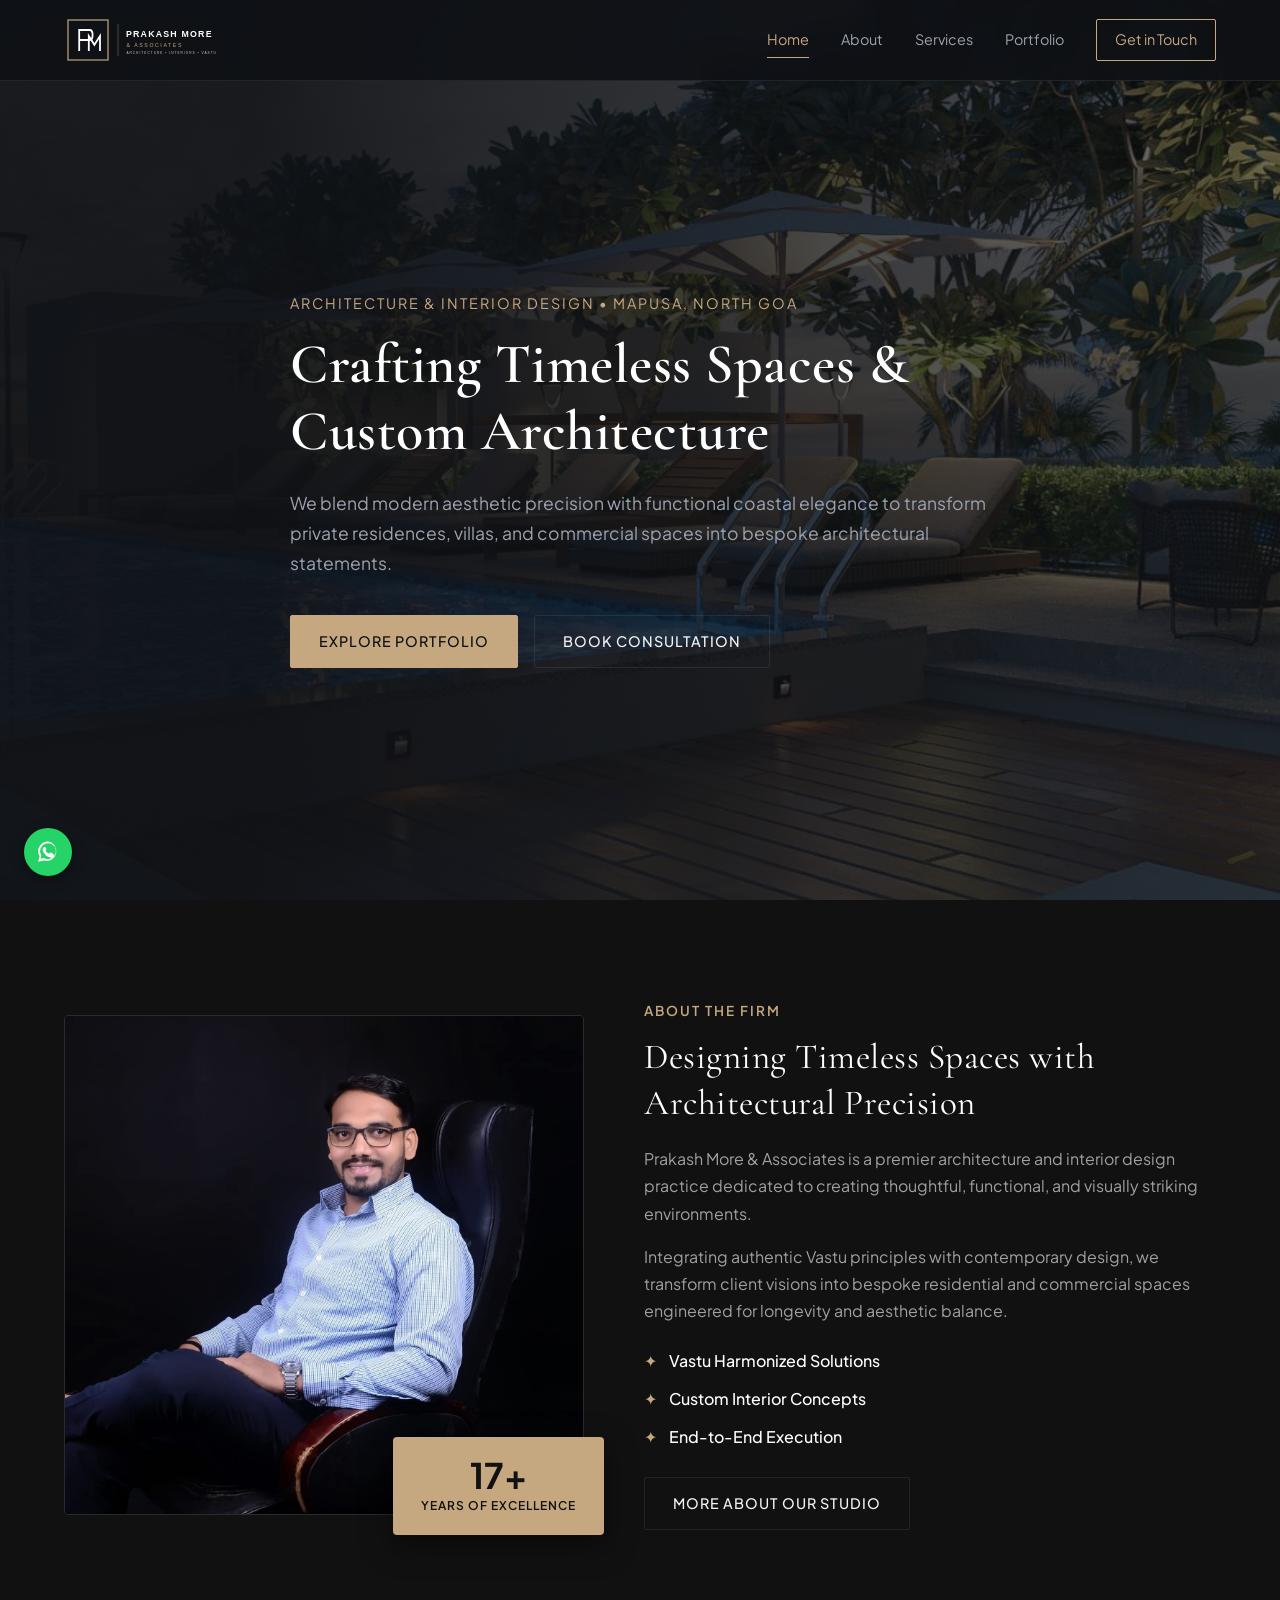
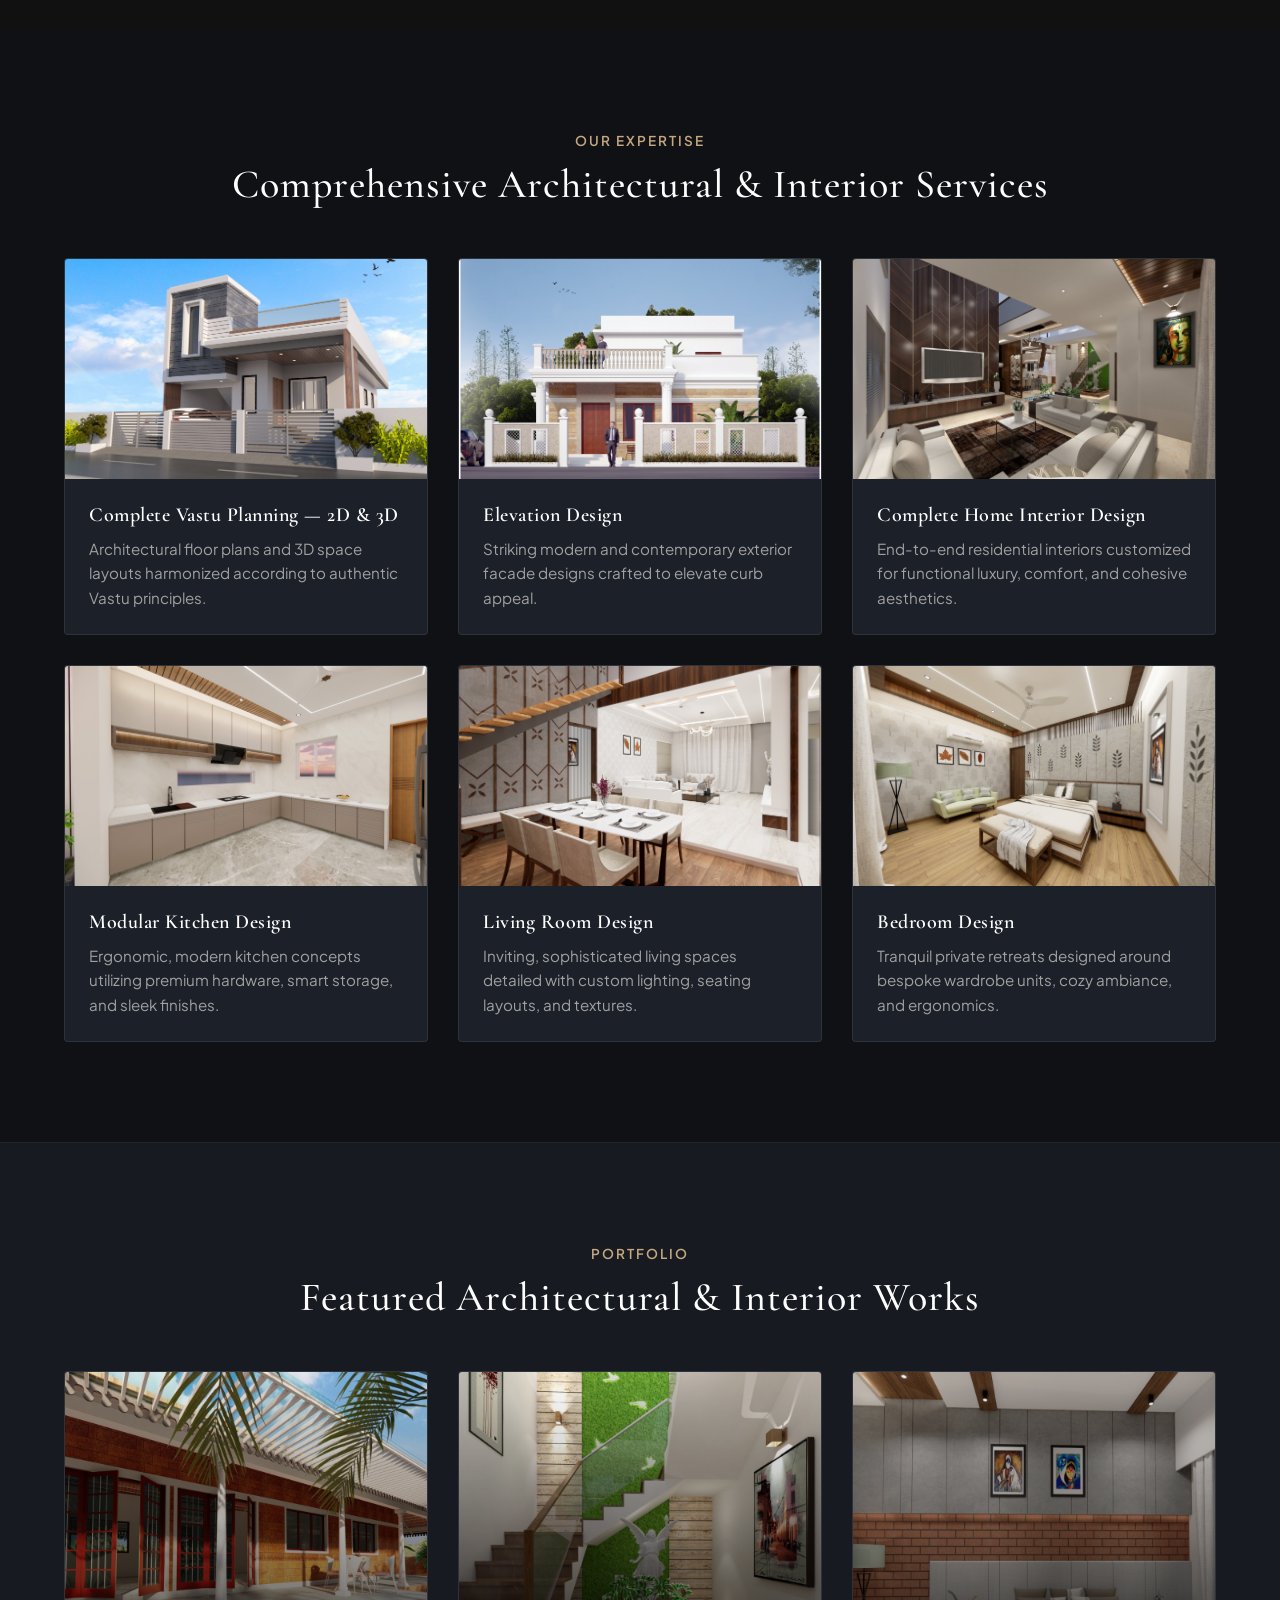
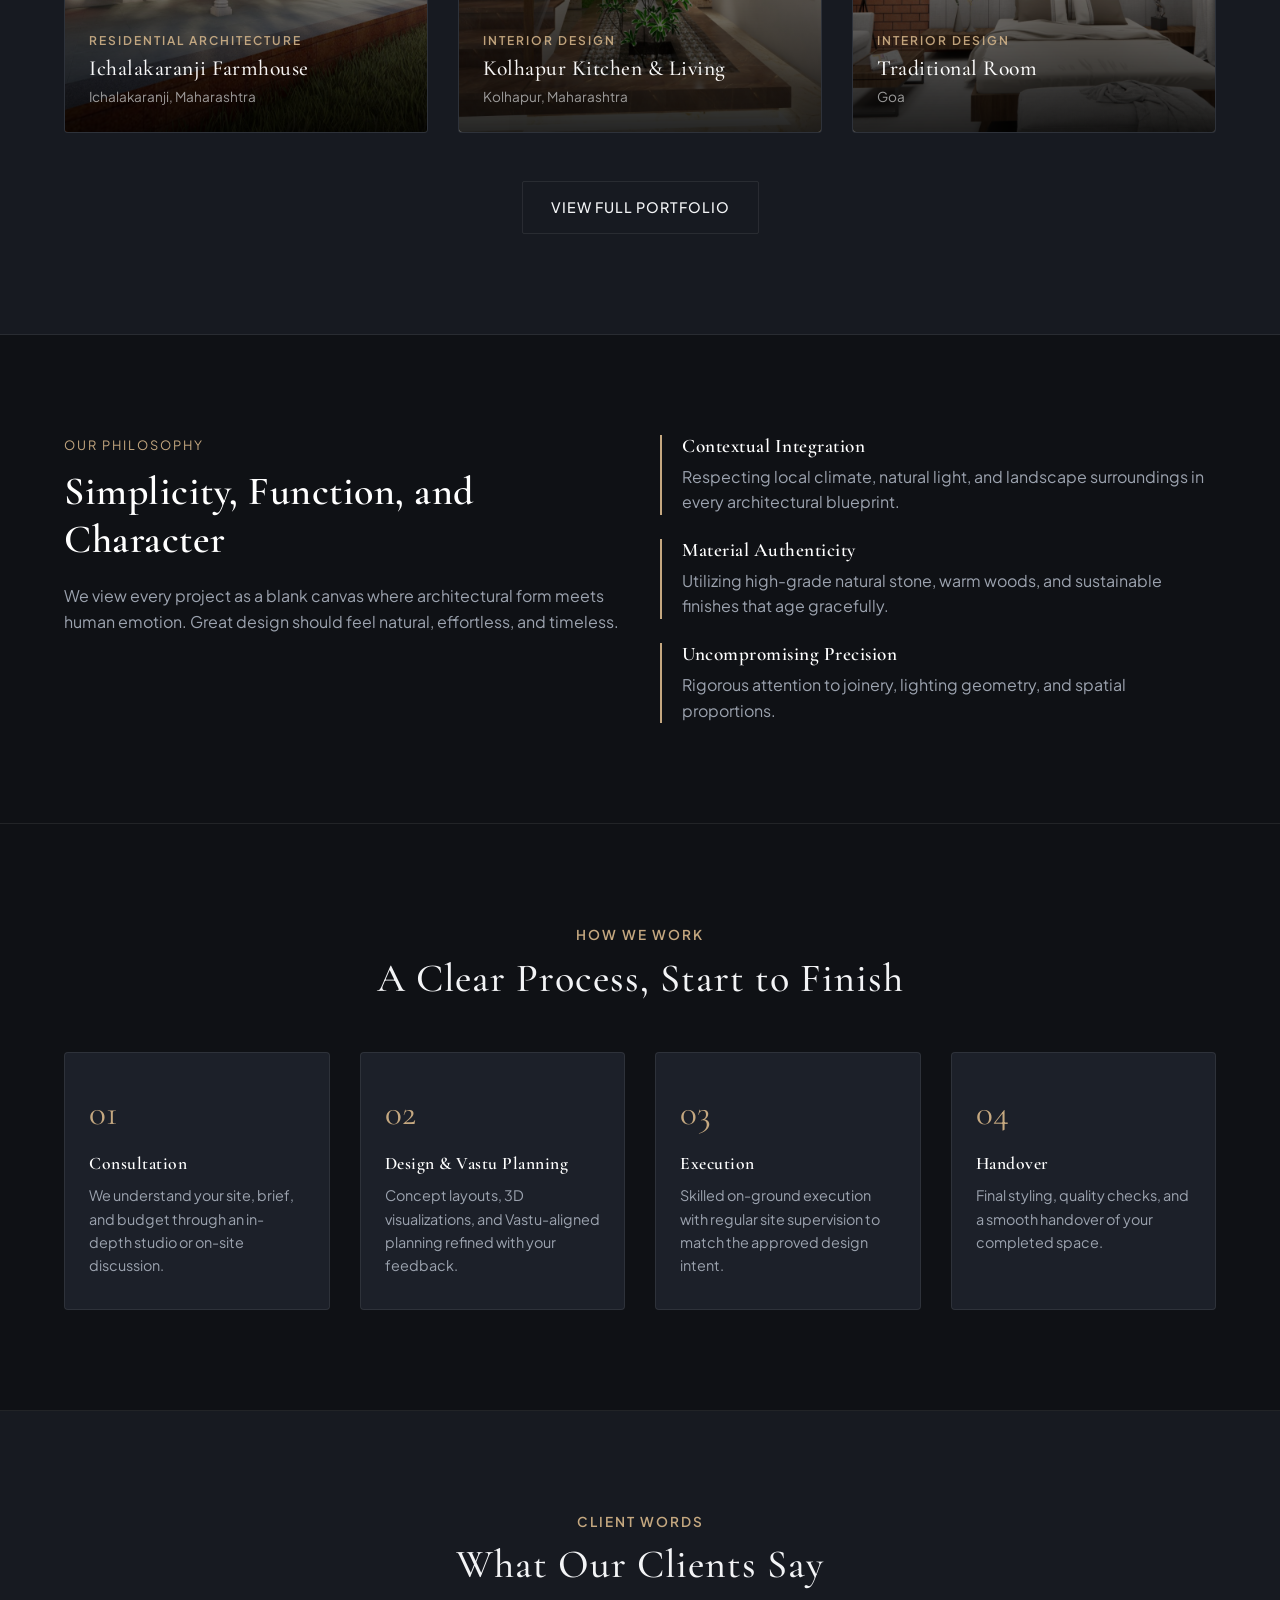
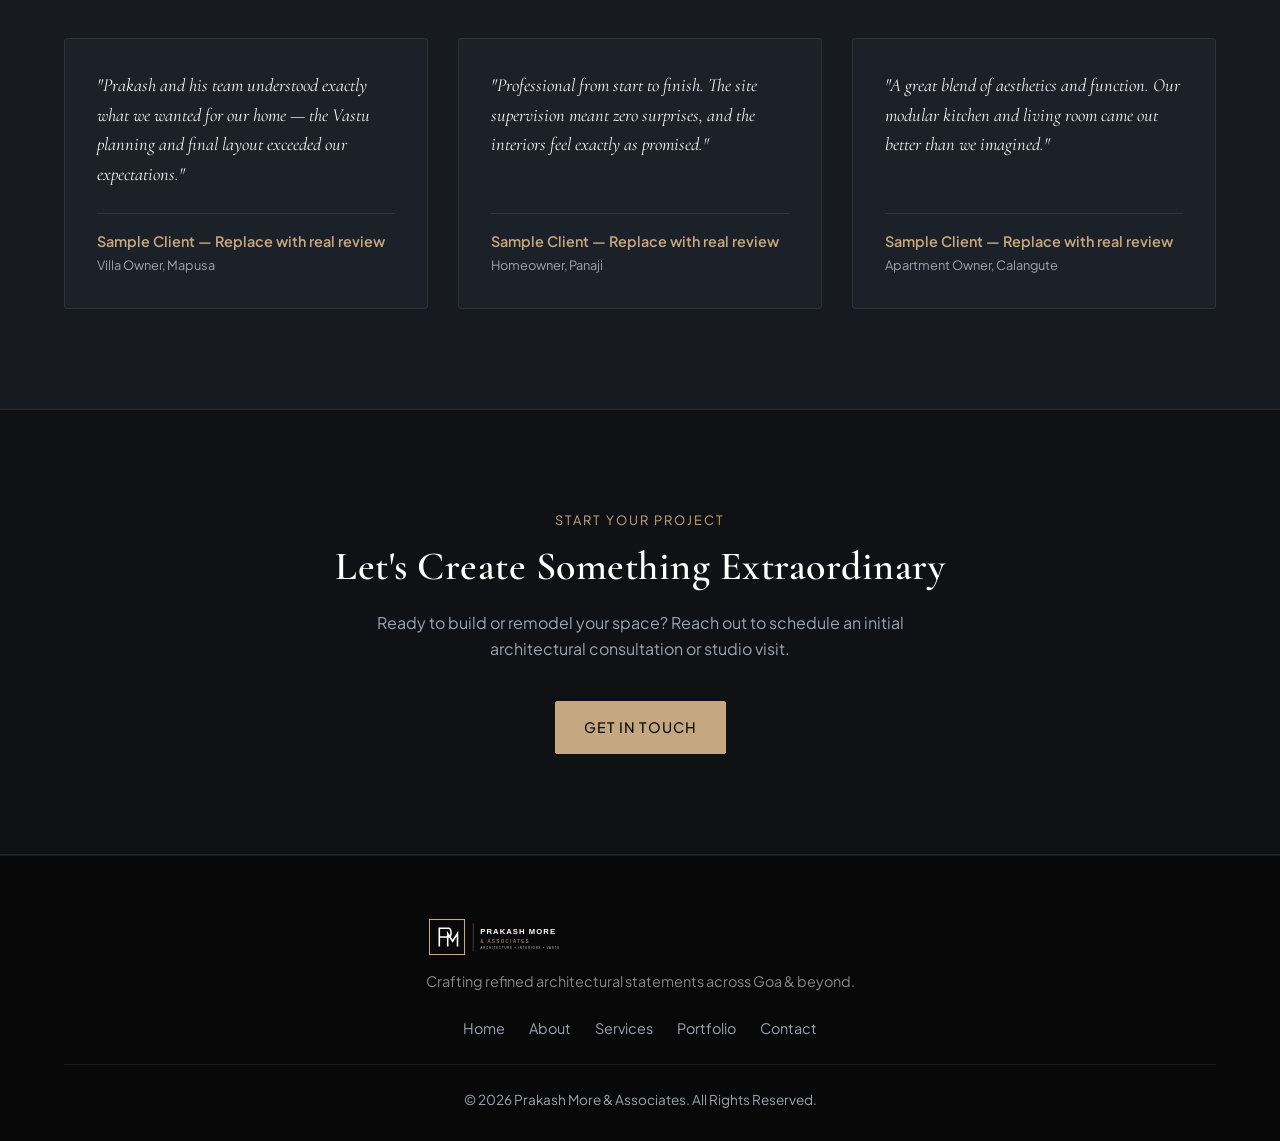
==== commit 0fd38b2c: "Some images updated." ====
--- a/prakash_more_associates_repo/index.html
+++ b/prakash_more_associates_repo/index.html
@@ -3,7 +3,10 @@
   <head>
     <meta charset="UTF-8" />
     <meta name="viewport" content="width=device-width, initial-scale=1.0" />
-    <title>Prakash More & Associates | Architecture & Interior Design Studio, North Goa</title>
+    <title>
+      Prakash More & Associates | Architecture & Interior Design Studio, North
+      Goa
+    </title>
     <meta
       name="description"
       content="Prakash More & Associates is a premier architecture and interior design studio in Mapusa, North Goa, crafting Vastu-harmonized homes, villas, and commercial interiors for 17+ years."
@@ -15,17 +18,35 @@
     <!-- Open Graph / Social Sharing -->
     <meta property="og:type" content="website" />
     <meta property="og:site_name" content="Prakash More & Associates" />
-    <meta property="og:title" content="Prakash More & Associates | Architecture & Interior Design Studio, North Goa" />
-    <meta property="og:description" content="Vastu-harmonized architecture and interior design for homes, villas, and commercial spaces across Goa. 17+ years of design excellence." />
+    <meta
+      property="og:title"
+      content="Prakash More & Associates | Architecture & Interior Design Studio, North Goa"
+    />
+    <meta
+      property="og:description"
+      content="Vastu-harmonized architecture and interior design for homes, villas, and commercial spaces across Goa. 17+ years of design excellence."
+    />
     <meta property="og:url" content="https://www.prakashmoreassociates.com/" />
-    <meta property="og:image" content="https://www.prakashmoreassociates.com/images/og/social-share.jpg" />
+    <meta
+      property="og:image"
+      content="https://www.prakashmoreassociates.com/images/og/social-share.jpg"
+    />
     <meta property="og:image:width" content="1200" />
     <meta property="og:image:height" content="630" />
     <meta property="og:locale" content="en_IN" />
     <meta name="twitter:card" content="summary_large_image" />
-    <meta name="twitter:title" content="Prakash More & Associates | Architecture & Interior Design Studio" />
-    <meta name="twitter:description" content="Vastu-harmonized architecture and interior design for homes, villas, and commercial spaces across Goa." />
-    <meta name="twitter:image" content="https://www.prakashmoreassociates.com/images/og/social-share.jpg" />
+    <meta
+      name="twitter:title"
+      content="Prakash More & Associates | Architecture & Interior Design Studio"
+    />
+    <meta
+      name="twitter:description"
+      content="Vastu-harmonized architecture and interior design for homes, villas, and commercial spaces across Goa."
+    />
+    <meta
+      name="twitter:image"
+      content="https://www.prakashmoreassociates.com/images/og/social-share.jpg"
+    />
 
     <!-- Favicons -->
     <link rel="icon" href="images/branding/favicon.ico" sizes="any" />
@@ -65,10 +86,31 @@
         "areaServed": "Goa, India",
         "sameAs": [],
         "makesOffer": [
-          { "@type": "Offer", "itemOffered": { "@type": "Service", "name": "Vastu Planning \u2014 2D & 3D" } },
-          { "@type": "Offer", "itemOffered": { "@type": "Service", "name": "Elevation Design" } },
-          { "@type": "Offer", "itemOffered": { "@type": "Service", "name": "Complete Home Interior Design" } },
-          { "@type": "Offer", "itemOffered": { "@type": "Service", "name": "Modular Kitchen Design" } }
+          {
+            "@type": "Offer",
+            "itemOffered": {
+              "@type": "Service",
+              "name": "Vastu Planning \u2014 2D & 3D"
+            }
+          },
+          {
+            "@type": "Offer",
+            "itemOffered": { "@type": "Service", "name": "Elevation Design" }
+          },
+          {
+            "@type": "Offer",
+            "itemOffered": {
+              "@type": "Service",
+              "name": "Complete Home Interior Design"
+            }
+          },
+          {
+            "@type": "Offer",
+            "itemOffered": {
+              "@type": "Service",
+              "name": "Modular Kitchen Design"
+            }
+          }
         ]
       }
     </script>
@@ -79,7 +121,11 @@
     <!-- Header Navigation -->
     <header class="header">
       <div class="container nav-container">
-        <a href="index.html" class="brand-logo" aria-label="Prakash More & Associates — Home">
+        <a
+          href="index.html"
+          class="brand-logo"
+          aria-label="Prakash More & Associates — Home"
+        >
           <img
             src="images/branding/logo.svg"
             alt="Prakash More & Associates"
@@ -127,8 +173,12 @@
             bespoke architectural statements.
           </p>
           <div class="hero-cta">
-            <a href="portfolio.html" class="btn btn-primary">Explore Portfolio</a>
-            <a href="contact.html" class="btn btn-secondary">Book Consultation</a>
+            <a href="portfolio.html" class="btn btn-primary"
+              >Explore Portfolio</a
+            >
+            <a href="contact.html" class="btn btn-secondary"
+              >Book Consultation</a
+            >
           </div>
         </div>
       </section>
@@ -162,9 +212,9 @@
               visually striking environments.
             </p>
             <p class="about-text">
-              Integrating authentic Vastu principles with contemporary design, we
-              transform client visions into bespoke residential and commercial
-              spaces engineered for longevity and aesthetic balance.
+              Integrating authentic Vastu principles with contemporary design,
+              we transform client visions into bespoke residential and
+              commercial spaces engineered for longevity and aesthetic balance.
             </p>
 
             <div class="about-highlights">
@@ -182,7 +232,11 @@
               </div>
             </div>
 
-            <a href="about.html" class="btn btn-secondary" style="margin-top: 28px">
+            <a
+              href="about.html"
+              class="btn btn-secondary"
+              style="margin-top: 28px"
+            >
               More About Our Studio
             </a>
           </div>
@@ -203,7 +257,7 @@
             <div class="service-card">
               <div class="service-img-wrapper">
                 <img
-                  src="images/services/vastu-planning.jpg"
+                  src="images/services/vastu-planning-n.jpeg"
                   alt="Complete Vastu Planning — 2D and 3D layouts"
                   class="service-img"
                   width="800"
@@ -223,7 +277,7 @@
             <div class="service-card">
               <div class="service-img-wrapper">
                 <img
-                  src="images/services/elevation-design.jpg"
+                  src="images/services/elevation-design.jpeg"
                   alt="Elevation Design for residential facades"
                   class="service-img"
                   width="800"
@@ -234,8 +288,8 @@
               <div class="service-content">
                 <h3>Elevation Design</h3>
                 <p>
-                  Striking modern and contemporary exterior facade designs crafted
-                  to elevate curb appeal.
+                  Striking modern and contemporary exterior facade designs
+                  crafted to elevate curb appeal.
                 </p>
               </div>
             </div>
@@ -243,7 +297,7 @@
             <div class="service-card">
               <div class="service-img-wrapper">
                 <img
-                  src="images/services/home-interior.jpg"
+                  src="images/services/home-interior-n.jpg"
                   alt="Complete Home Interior Design"
                   class="service-img"
                   width="800"
@@ -263,7 +317,7 @@
             <div class="service-card">
               <div class="service-img-wrapper">
                 <img
-                  src="images/services/modular-kitchen.jpg"
+                  src="images/services/modular-kitchen-n.jpg"
                   alt="Modular Kitchen Design"
                   class="service-img"
                   width="800"
@@ -283,7 +337,7 @@
             <div class="service-card">
               <div class="service-img-wrapper">
                 <img
-                  src="images/services/living-room.jpg"
+                  src="images/services/living-room-n.jpg"
                   alt="Living Room Design"
                   class="service-img"
                   width="800"
@@ -303,7 +357,7 @@
             <div class="service-card">
               <div class="service-img-wrapper">
                 <img
-                  src="images/services/bedroom-design.jpg"
+                  src="images/services/bedroom-design-n.jpg"
                   alt="Bedroom Design"
                   class="service-img"
                   width="800"
@@ -328,15 +382,17 @@
         <div class="container">
           <div class="section-header">
             <span class="section-subtitle">PORTFOLIO</span>
-            <h2 class="section-title">Featured Architectural & Interior Works</h2>
+            <h2 class="section-title">
+              Featured Architectural & Interior Works
+            </h2>
           </div>
 
           <div class="projects-grid">
             <article class="project-card">
               <div class="project-img-wrapper">
                 <img
-                  src="images/projects/villa-minimalia/01-exterior.jpg"
-                  alt="Villa Minimalia — exterior view, Mapusa"
+                  src="images/projects/ichalakaranji-farmhouse/01-exterior-n.jpeg"
+                  alt="Ichalakaranji Farmhouse — exterior view, Ichalakaranji"
                   class="project-img"
                   width="1200"
                   height="900"
@@ -344,8 +400,8 @@
                 />
                 <div class="project-overlay">
                   <span class="project-category">Residential Architecture</span>
-                  <h3 class="project-name">Villa Minimalia</h3>
-                  <p class="project-location">Mapusa, North Goa</p>
+                  <h3 class="project-name">Ichalakaranji Farmhouse</h3>
+                  <p class="project-location">Ichalakaranji, Maharashtra</p>
                 </div>
               </div>
             </article>
@@ -353,8 +409,8 @@
             <article class="project-card">
               <div class="project-img-wrapper">
                 <img
-                  src="images/projects/grand-living-suite/01-living-area.jpg"
-                  alt="The Grand Living Suite — living area, Panaji"
+                  src="images/projects/kolhapur-kitchen-living/01-living-area-n.jpg"
+                  alt="Kolhapur Kitchen and Living — interior view, Kolhapur"
                   class="project-img"
                   width="1200"
                   height="900"
@@ -362,8 +418,8 @@
                 />
                 <div class="project-overlay">
                   <span class="project-category">Interior Design</span>
-                  <h3 class="project-name">The Grand Living Suite</h3>
-                  <p class="project-location">Panaji, Goa</p>
+                  <h3 class="project-name">Kolhapur Kitchen &amp; Living</h3>
+                  <p class="project-location">Kolhapur, Maharashtra</p>
                 </div>
               </div>
             </article>
@@ -371,24 +427,26 @@
             <article class="project-card">
               <div class="project-img-wrapper">
                 <img
-                  src="images/projects/coastal-haven-villa/01-exterior.jpg"
-                  alt="Coastal Haven Villa — exterior view, Calangute"
+                  src="images/projects/traditional-room-goa/01-interior-n.jpg"
+                  alt="Traditional Room — interior view, Goa"
                   class="project-img"
                   width="1200"
                   height="900"
                   loading="lazy"
                 />
                 <div class="project-overlay">
-                  <span class="project-category">Vastu & Elevation</span>
-                  <h3 class="project-name">Coastal Haven Villa</h3>
-                  <p class="project-location">Calangute, Goa</p>
+                  <span class="project-category">Interior Design</span>
+                  <h3 class="project-name">Traditional Room</h3>
+                  <p class="project-location">Goa</p>
                 </div>
               </div>
             </article>
           </div>
 
           <div class="text-center" style="margin-top: 48px">
-            <a href="portfolio.html" class="btn btn-secondary">View Full Portfolio</a>
+            <a href="portfolio.html" class="btn btn-secondary"
+              >View Full Portfolio</a
+            >
           </div>
         </div>
       </section>
@@ -442,22 +500,34 @@
             <div class="process-step">
               <span class="process-number">01</span>
               <h3>Consultation</h3>
-              <p>We understand your site, brief, and budget through an in-depth studio or on-site discussion.</p>
+              <p>
+                We understand your site, brief, and budget through an in-depth
+                studio or on-site discussion.
+              </p>
             </div>
             <div class="process-step">
               <span class="process-number">02</span>
               <h3>Design & Vastu Planning</h3>
-              <p>Concept layouts, 3D visualizations, and Vastu-aligned planning refined with your feedback.</p>
+              <p>
+                Concept layouts, 3D visualizations, and Vastu-aligned planning
+                refined with your feedback.
+              </p>
             </div>
             <div class="process-step">
               <span class="process-number">03</span>
               <h3>Execution</h3>
-              <p>Skilled on-ground execution with regular site supervision to match the approved design intent.</p>
+              <p>
+                Skilled on-ground execution with regular site supervision to
+                match the approved design intent.
+              </p>
             </div>
             <div class="process-step">
               <span class="process-number">04</span>
               <h3>Handover</h3>
-              <p>Final styling, quality checks, and a smooth handover of your completed space.</p>
+              <p>
+                Final styling, quality checks, and a smooth handover of your
+                completed space.
+              </p>
             </div>
           </div>
         </div>
@@ -472,23 +542,39 @@
           </div>
           <div class="testimonials-grid">
             <div class="testimonial-card">
-              <p class="testimonial-quote">"Prakash and his team understood exactly what we wanted for our home — the Vastu planning and final layout exceeded our expectations."</p>
+              <p class="testimonial-quote">
+                "Prakash and his team understood exactly what we wanted for our
+                home — the Vastu planning and final layout exceeded our
+                expectations."
+              </p>
               <div class="testimonial-author">
-                <span class="testimonial-name">Sample Client — Replace with real review</span>
+                <span class="testimonial-name"
+                  >Sample Client — Replace with real review</span
+                >
                 <span class="testimonial-role">Villa Owner, Mapusa</span>
               </div>
             </div>
             <div class="testimonial-card">
-              <p class="testimonial-quote">"Professional from start to finish. The site supervision meant zero surprises, and the interiors feel exactly as promised."</p>
+              <p class="testimonial-quote">
+                "Professional from start to finish. The site supervision meant
+                zero surprises, and the interiors feel exactly as promised."
+              </p>
               <div class="testimonial-author">
-                <span class="testimonial-name">Sample Client — Replace with real review</span>
+                <span class="testimonial-name"
+                  >Sample Client — Replace with real review</span
+                >
                 <span class="testimonial-role">Homeowner, Panaji</span>
               </div>
             </div>
             <div class="testimonial-card">
-              <p class="testimonial-quote">"A great blend of aesthetics and function. Our modular kitchen and living room came out better than we imagined."</p>
+              <p class="testimonial-quote">
+                "A great blend of aesthetics and function. Our modular kitchen
+                and living room came out better than we imagined."
+              </p>
               <div class="testimonial-author">
-                <span class="testimonial-name">Sample Client — Replace with real review</span>
+                <span class="testimonial-name"
+                  >Sample Client — Replace with real review</span
+                >
                 <span class="testimonial-role">Apartment Owner, Calangute</span>
               </div>
             </div>
--- a/prakash_more_associates_repo/style.css
+++ b/prakash_more_associates_repo/style.css
@@ -260,7 +260,9 @@
   height: 2px;
   background-color: #ffffff;
   border-radius: 2px;
-  transition: transform 0.3s ease, opacity 0.3s ease;
+  transition:
+    transform 0.3s ease,
+    opacity 0.3s ease;
 }
 
 .mobile-menu-toggle.active .bar:nth-child(1) {
@@ -281,7 +283,7 @@
   min-height: 100vh;
   display: flex;
   align-items: center;
-  background-image: url("images/hero/home-hero.jpg");
+  background-image: url("images/hero/home-hero-n.jpg");
   background-position: center;
   background-size: cover;
   background-repeat: no-repeat;
@@ -457,7 +459,9 @@
   border: 1px solid var(--border-color);
   border-radius: 4px;
   overflow: hidden;
-  transition: transform 0.3s ease, border-color 0.3s ease;
+  transition:
+    transform 0.3s ease,
+    border-color 0.3s ease;
 }
 
 .service-card:hover {
@@ -520,7 +524,9 @@
   overflow: hidden;
   background: var(--bg-card);
   border: 1px solid var(--border-color);
-  transition: transform 0.3s ease, border-color 0.3s ease;
+  transition:
+    transform 0.3s ease,
+    border-color 0.3s ease;
 }
 
 .project-img-wrapper {
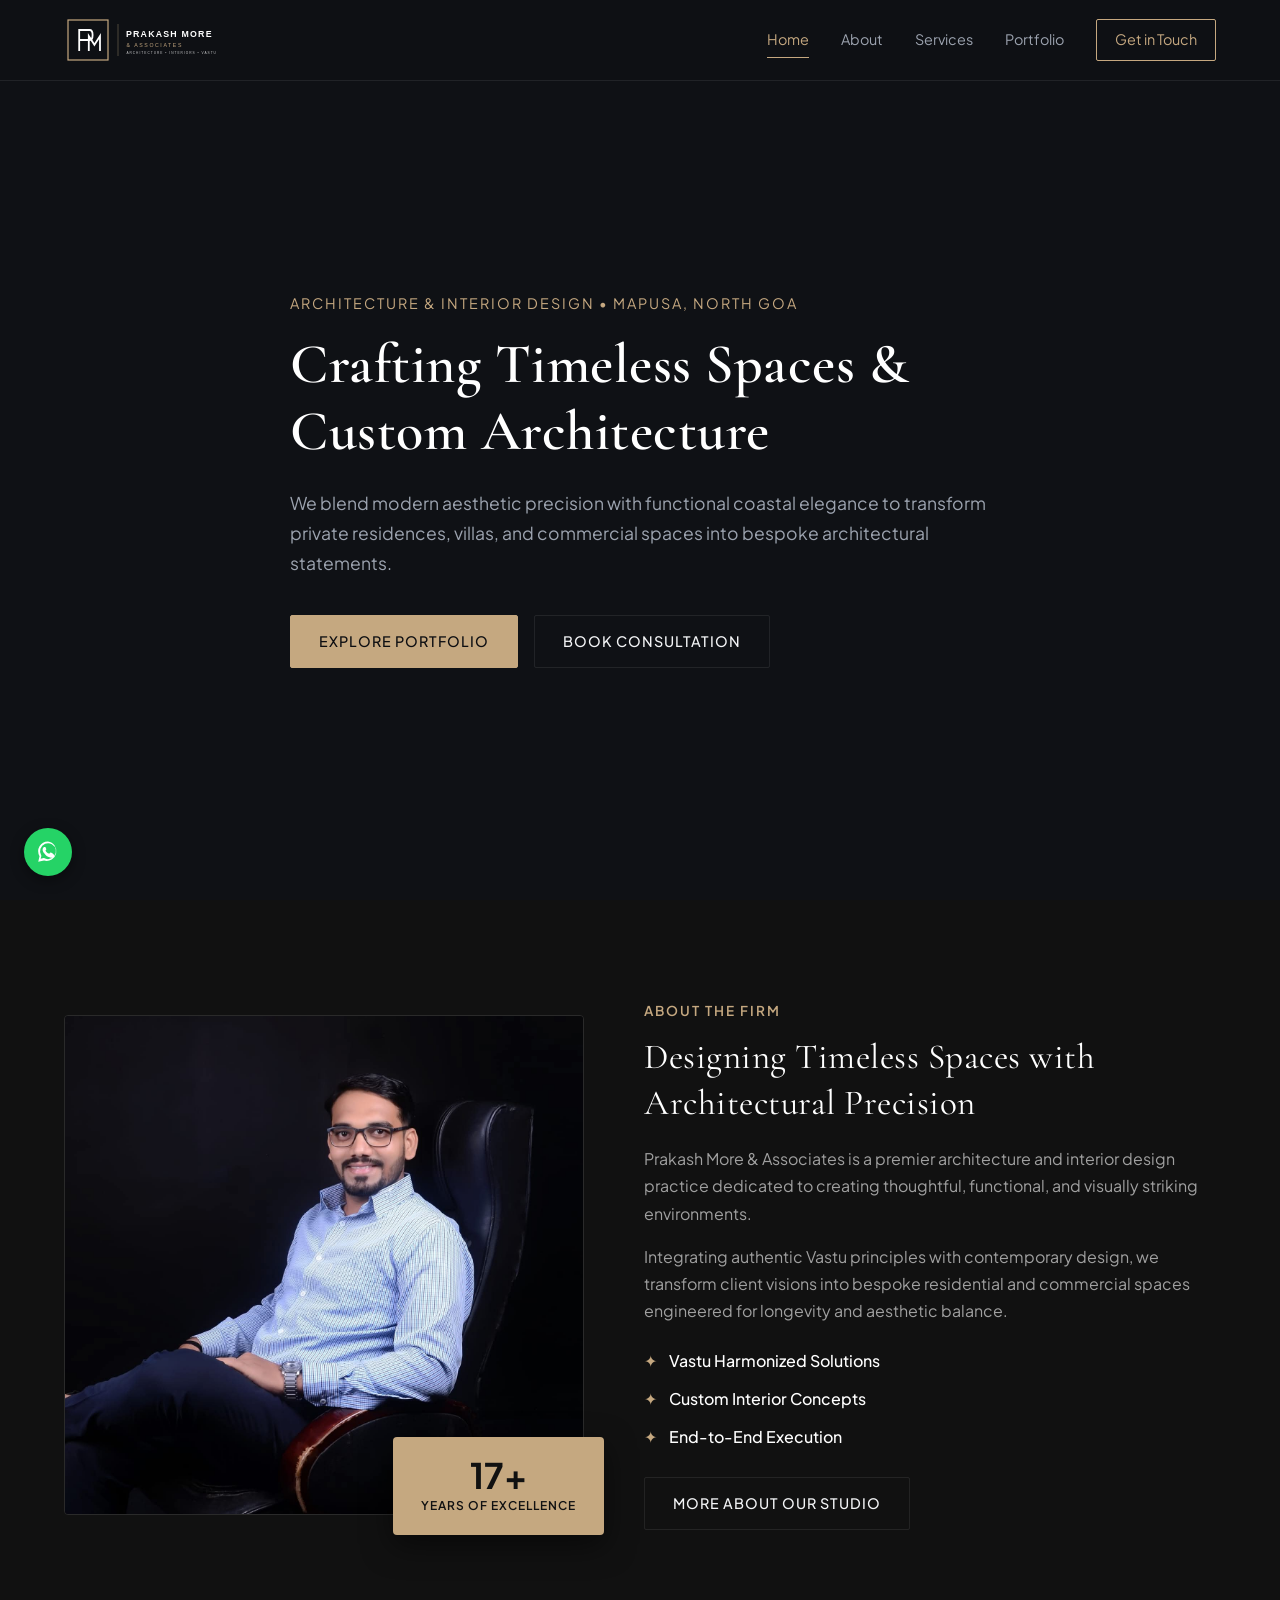
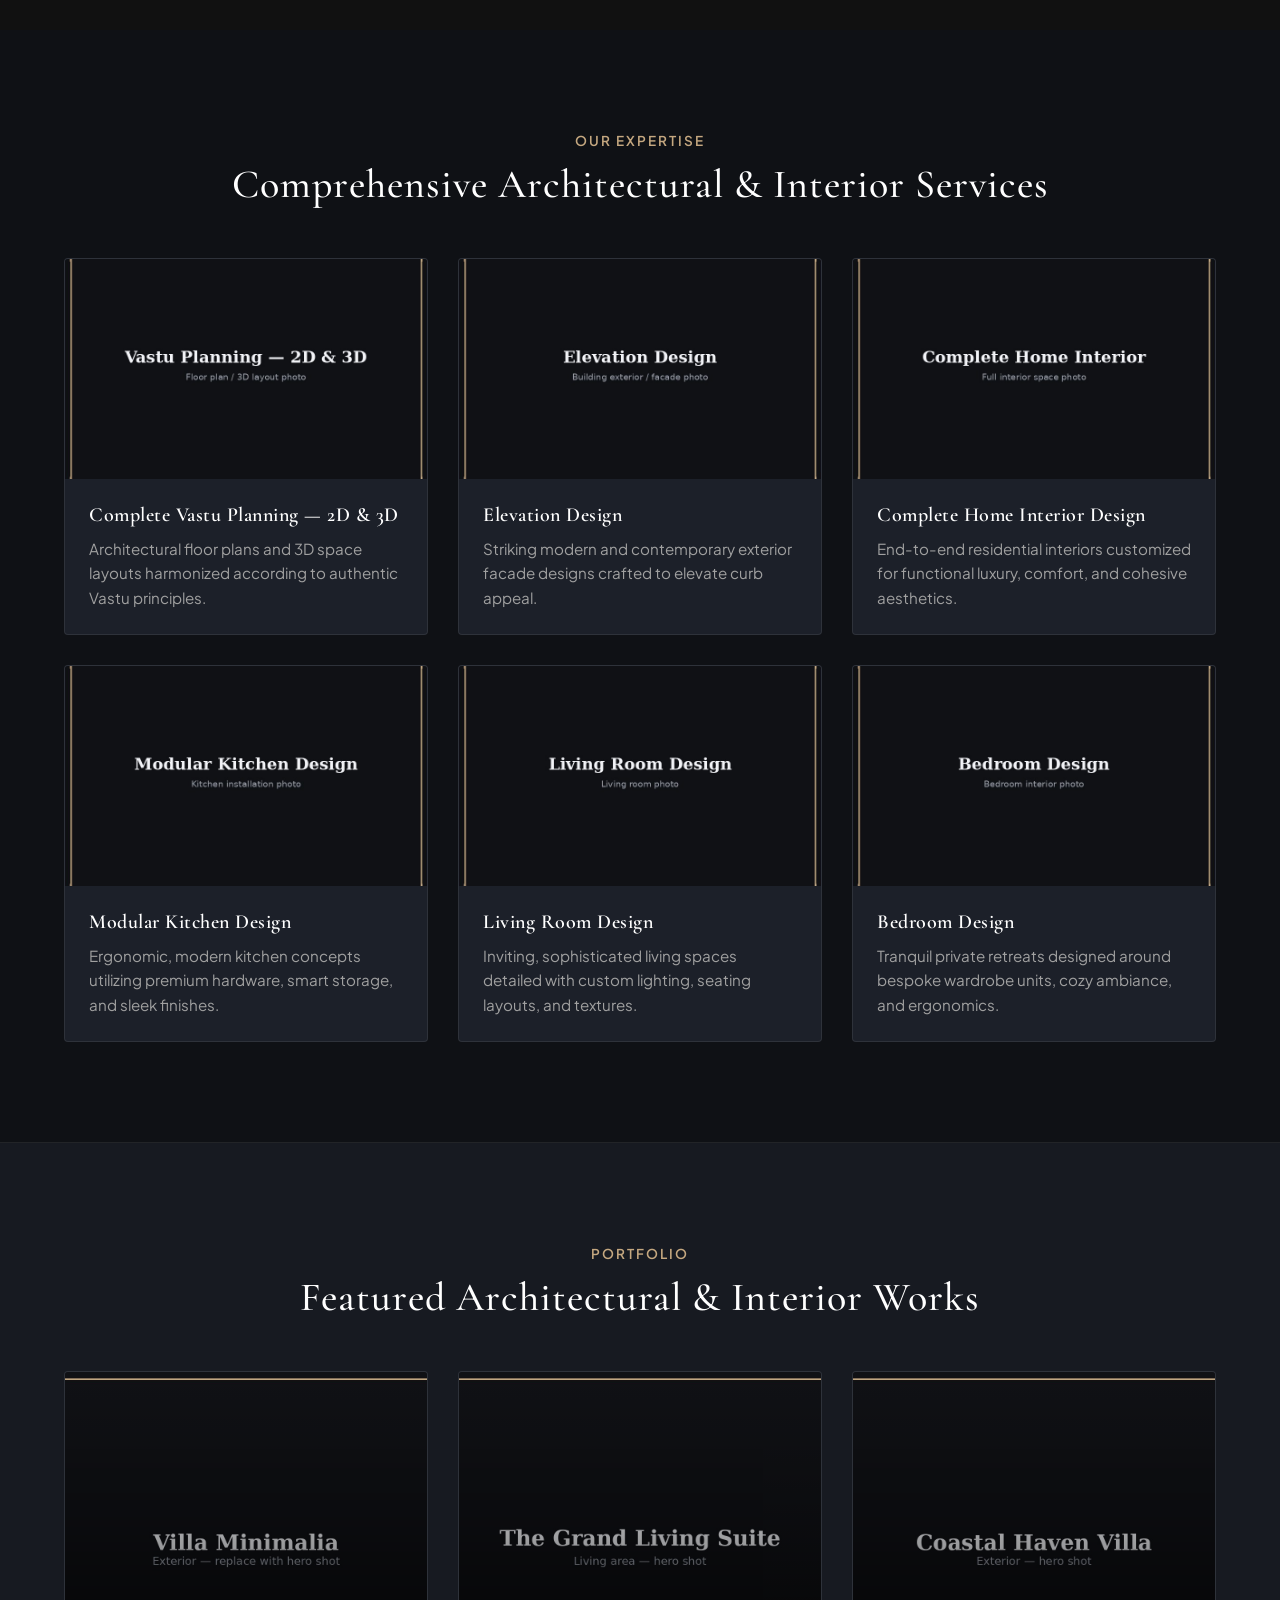
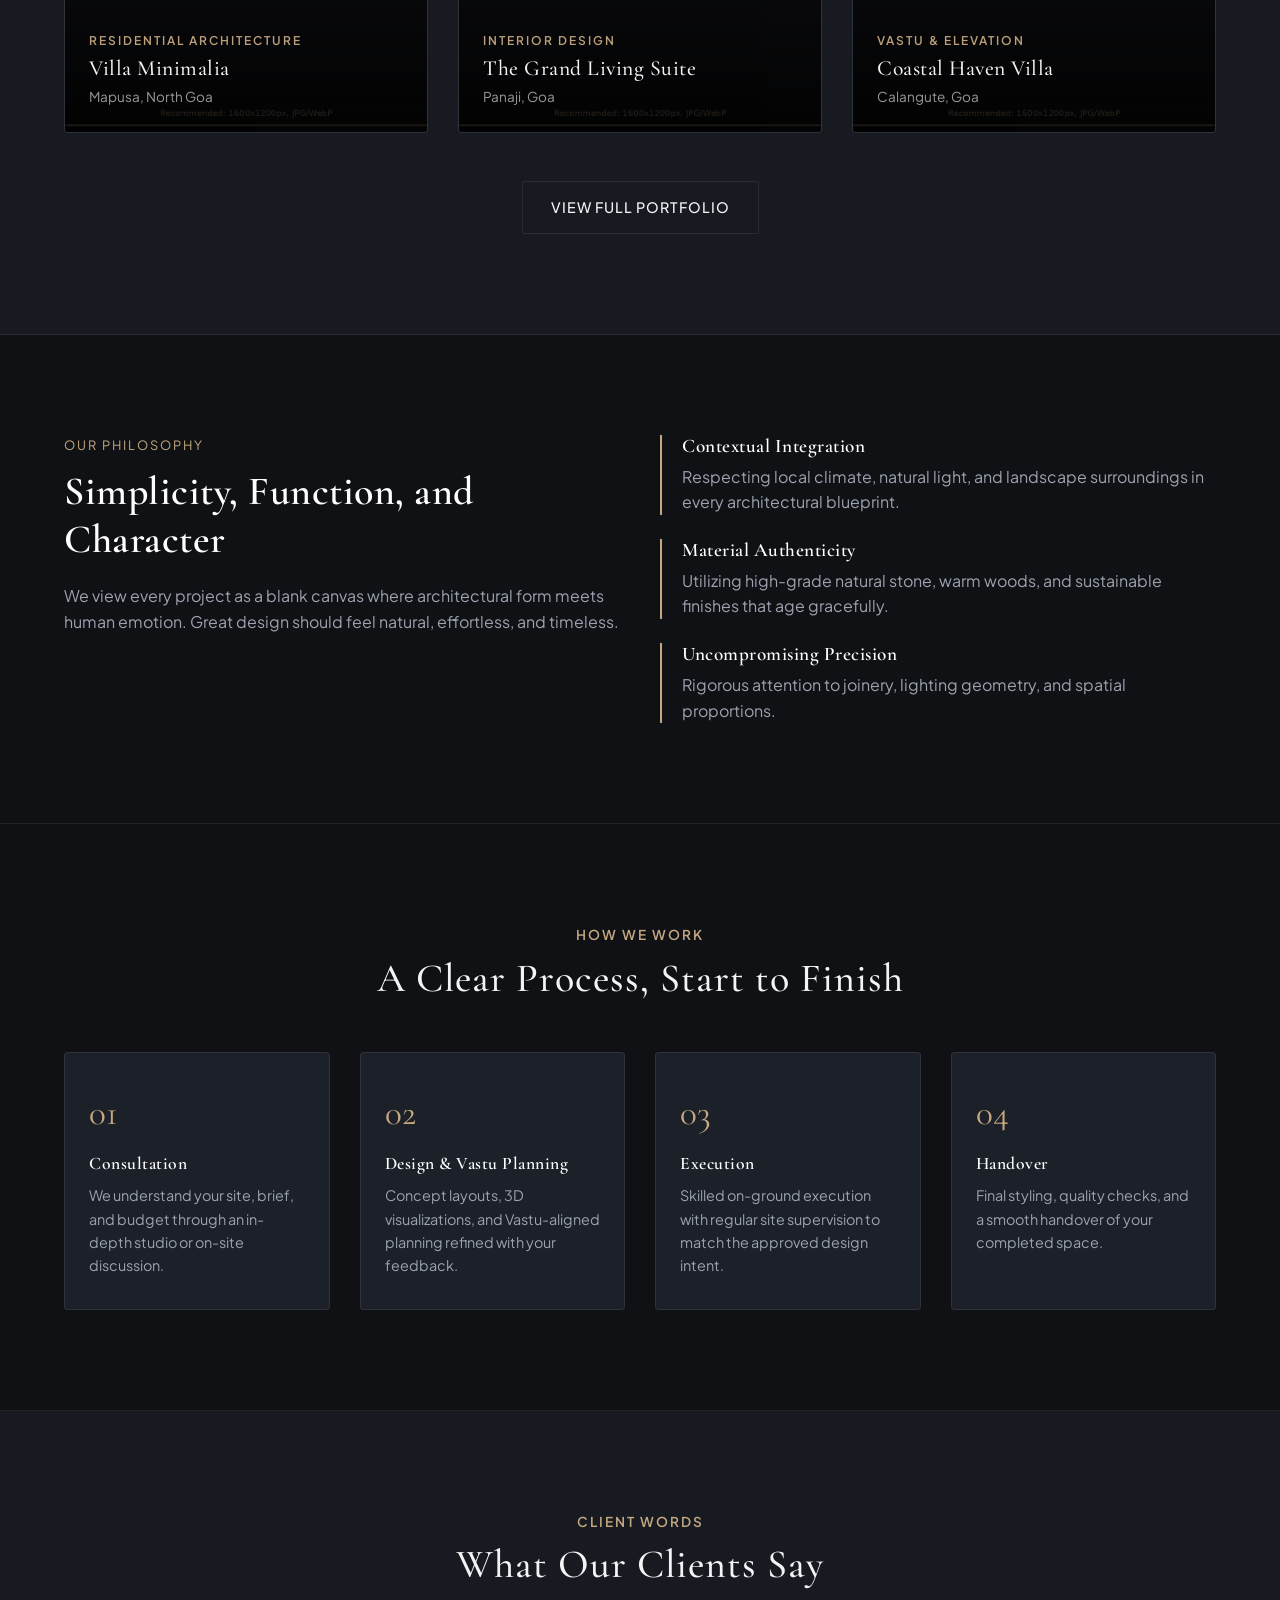
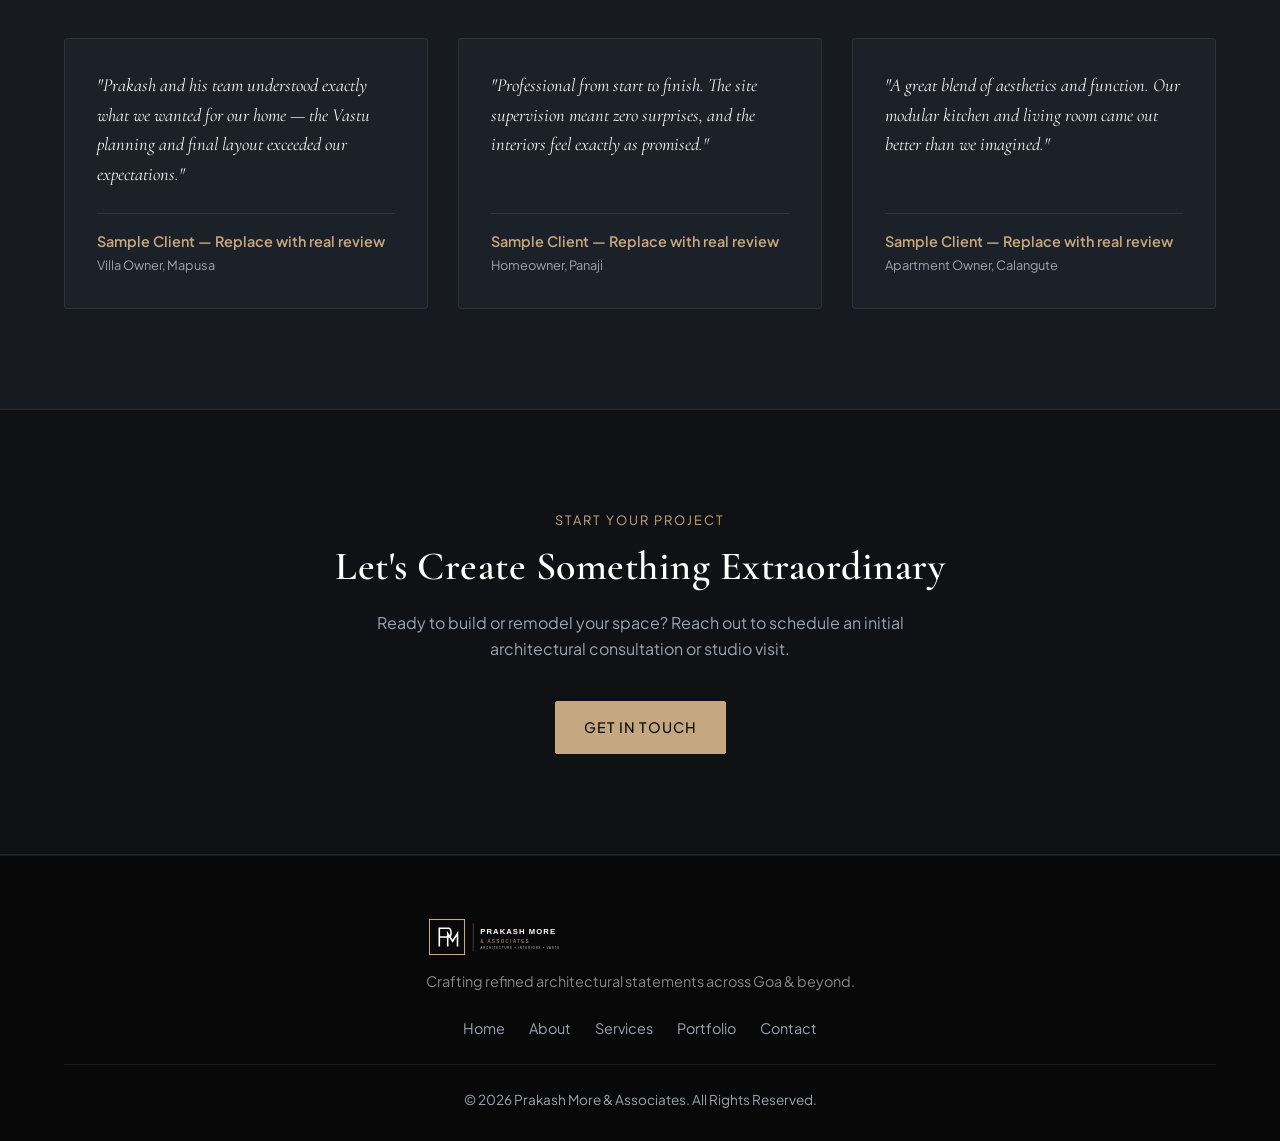
==== commit 0d4c2acc: "Images removed" ====
--- a/prakash_more_associates_repo/index.html
+++ b/prakash_more_associates_repo/index.html
@@ -257,7 +257,7 @@
             <div class="service-card">
               <div class="service-img-wrapper">
                 <img
-                  src="images/services/vastu-planning-n.jpeg"
+                  src="images/services/vastu-planning.jpg"
                   alt="Complete Vastu Planning — 2D and 3D layouts"
                   class="service-img"
                   width="800"
@@ -277,7 +277,7 @@
             <div class="service-card">
               <div class="service-img-wrapper">
                 <img
-                  src="images/services/elevation-design.jpeg"
+                  src="images/services/elevation-design.jpg"
                   alt="Elevation Design for residential facades"
                   class="service-img"
                   width="800"
@@ -297,7 +297,7 @@
             <div class="service-card">
               <div class="service-img-wrapper">
                 <img
-                  src="images/services/home-interior-n.jpg"
+                  src="images/services/home-interior.jpg"
                   alt="Complete Home Interior Design"
                   class="service-img"
                   width="800"
@@ -317,7 +317,7 @@
             <div class="service-card">
               <div class="service-img-wrapper">
                 <img
-                  src="images/services/modular-kitchen-n.jpg"
+                  src="images/services/modular-kitchen.jpg"
                   alt="Modular Kitchen Design"
                   class="service-img"
                   width="800"
@@ -337,7 +337,7 @@
             <div class="service-card">
               <div class="service-img-wrapper">
                 <img
-                  src="images/services/living-room-n.jpg"
+                  src="images/services/living-room.jpg"
                   alt="Living Room Design"
                   class="service-img"
                   width="800"
@@ -357,7 +357,7 @@
             <div class="service-card">
               <div class="service-img-wrapper">
                 <img
-                  src="images/services/bedroom-design-n.jpg"
+                  src="images/services/bedroom-design.jpg"
                   alt="Bedroom Design"
                   class="service-img"
                   width="800"
@@ -391,8 +391,8 @@
             <article class="project-card">
               <div class="project-img-wrapper">
                 <img
-                  src="images/projects/ichalakaranji-farmhouse/01-exterior-n.jpeg"
-                  alt="Ichalakaranji Farmhouse — exterior view, Ichalakaranji"
+                  src="images/projects/villa-minimalia/01-exterior.jpg"
+                  alt="Villa Minimalia — exterior view, Mapusa"
                   class="project-img"
                   width="1200"
                   height="900"
@@ -400,8 +400,8 @@
                 />
                 <div class="project-overlay">
                   <span class="project-category">Residential Architecture</span>
-                  <h3 class="project-name">Ichalakaranji Farmhouse</h3>
-                  <p class="project-location">Ichalakaranji, Maharashtra</p>
+                  <h3 class="project-name">Villa Minimalia</h3>
+                  <p class="project-location">Mapusa, North Goa</p>
                 </div>
               </div>
             </article>
@@ -409,8 +409,8 @@
             <article class="project-card">
               <div class="project-img-wrapper">
                 <img
-                  src="images/projects/kolhapur-kitchen-living/01-living-area-n.jpg"
-                  alt="Kolhapur Kitchen and Living — interior view, Kolhapur"
+                  src="images/projects/grand-living-suite/01-living-area.jpg"
+                  alt="The Grand Living Suite — living area, Panaji"
                   class="project-img"
                   width="1200"
                   height="900"
@@ -418,8 +418,8 @@
                 />
                 <div class="project-overlay">
                   <span class="project-category">Interior Design</span>
-                  <h3 class="project-name">Kolhapur Kitchen &amp; Living</h3>
-                  <p class="project-location">Kolhapur, Maharashtra</p>
+                  <h3 class="project-name">The Grand Living Suite</h3>
+                  <p class="project-location">Panaji, Goa</p>
                 </div>
               </div>
             </article>
@@ -427,17 +427,17 @@
             <article class="project-card">
               <div class="project-img-wrapper">
                 <img
-                  src="images/projects/traditional-room-goa/01-interior-n.jpg"
-                  alt="Traditional Room — interior view, Goa"
+                  src="images/projects/coastal-haven-villa/01-exterior.jpg"
+                  alt="Coastal Haven Villa — exterior view, Calangute"
                   class="project-img"
                   width="1200"
                   height="900"
                   loading="lazy"
                 />
                 <div class="project-overlay">
-                  <span class="project-category">Interior Design</span>
-                  <h3 class="project-name">Traditional Room</h3>
-                  <p class="project-location">Goa</p>
+                  <span class="project-category">Vastu & Elevation</span>
+                  <h3 class="project-name">Coastal Haven Villa</h3>
+                  <p class="project-location">Calangute, Goa</p>
                 </div>
               </div>
             </article>
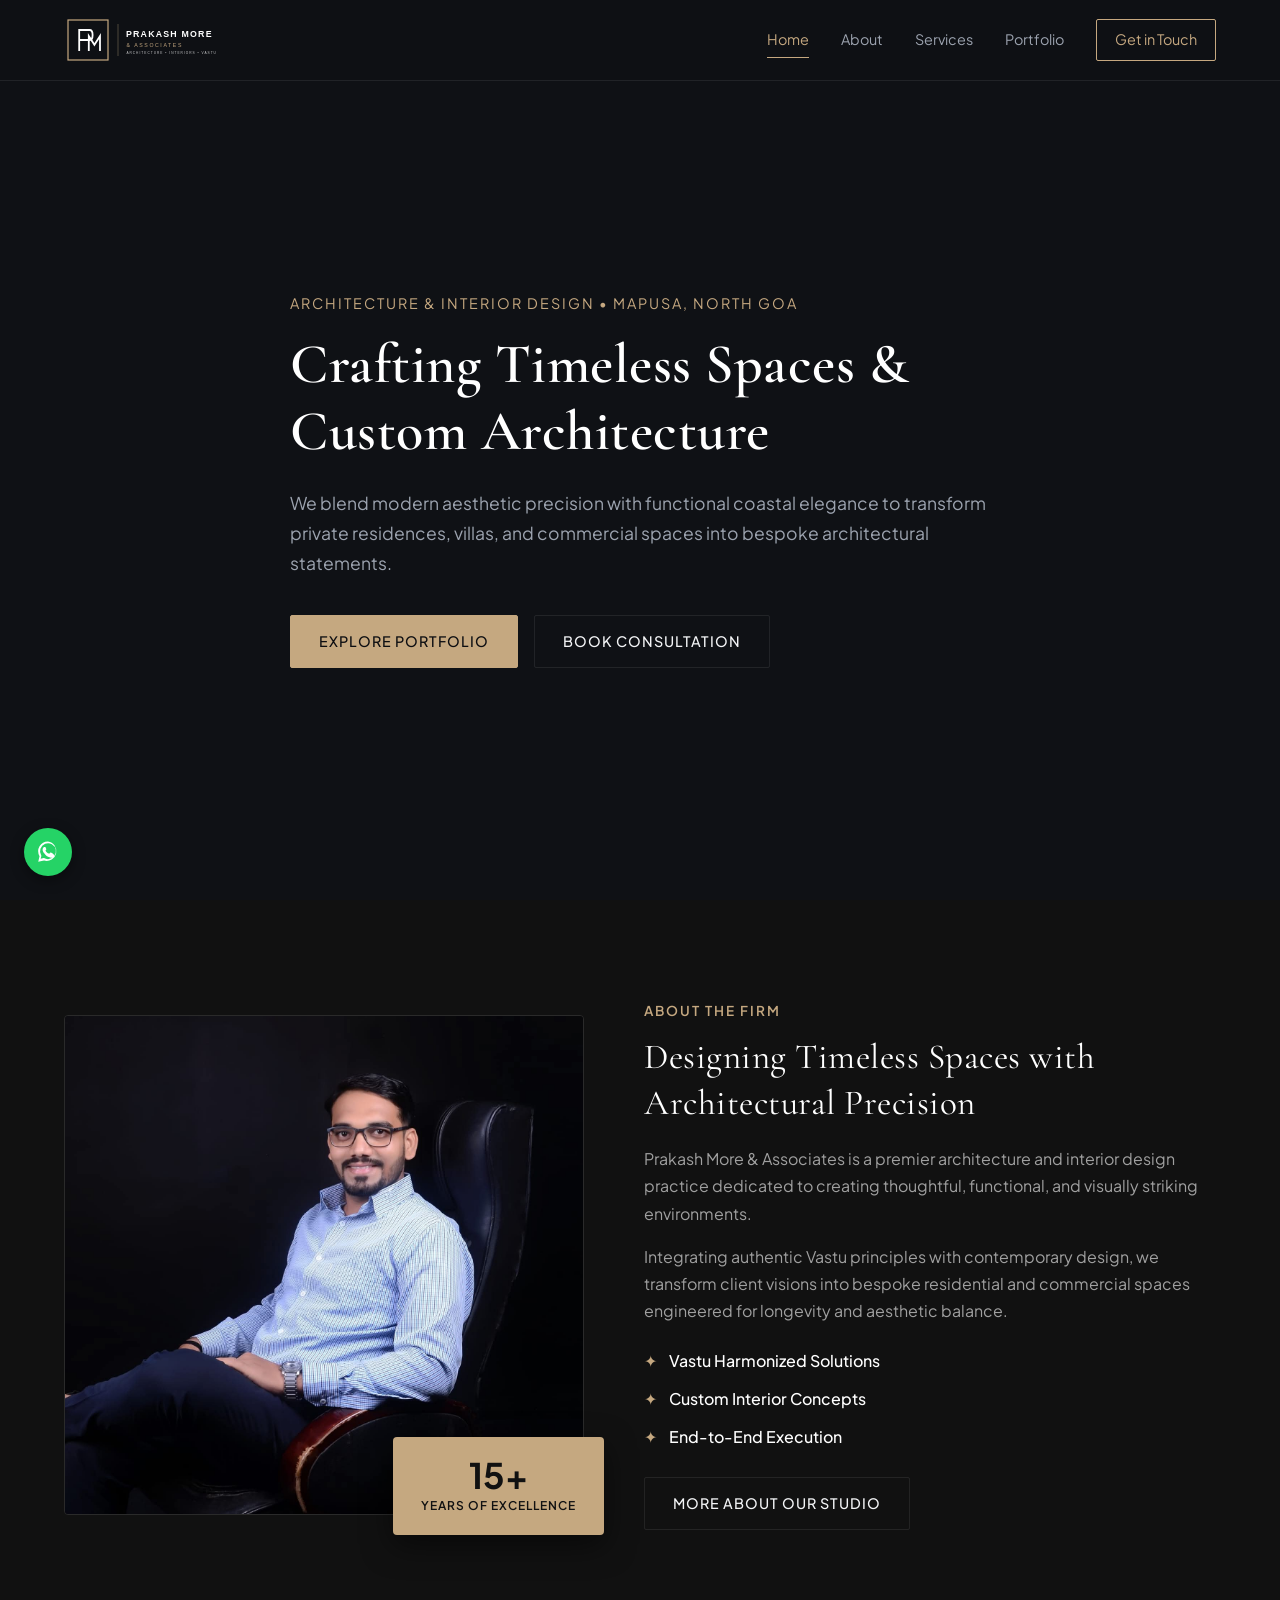
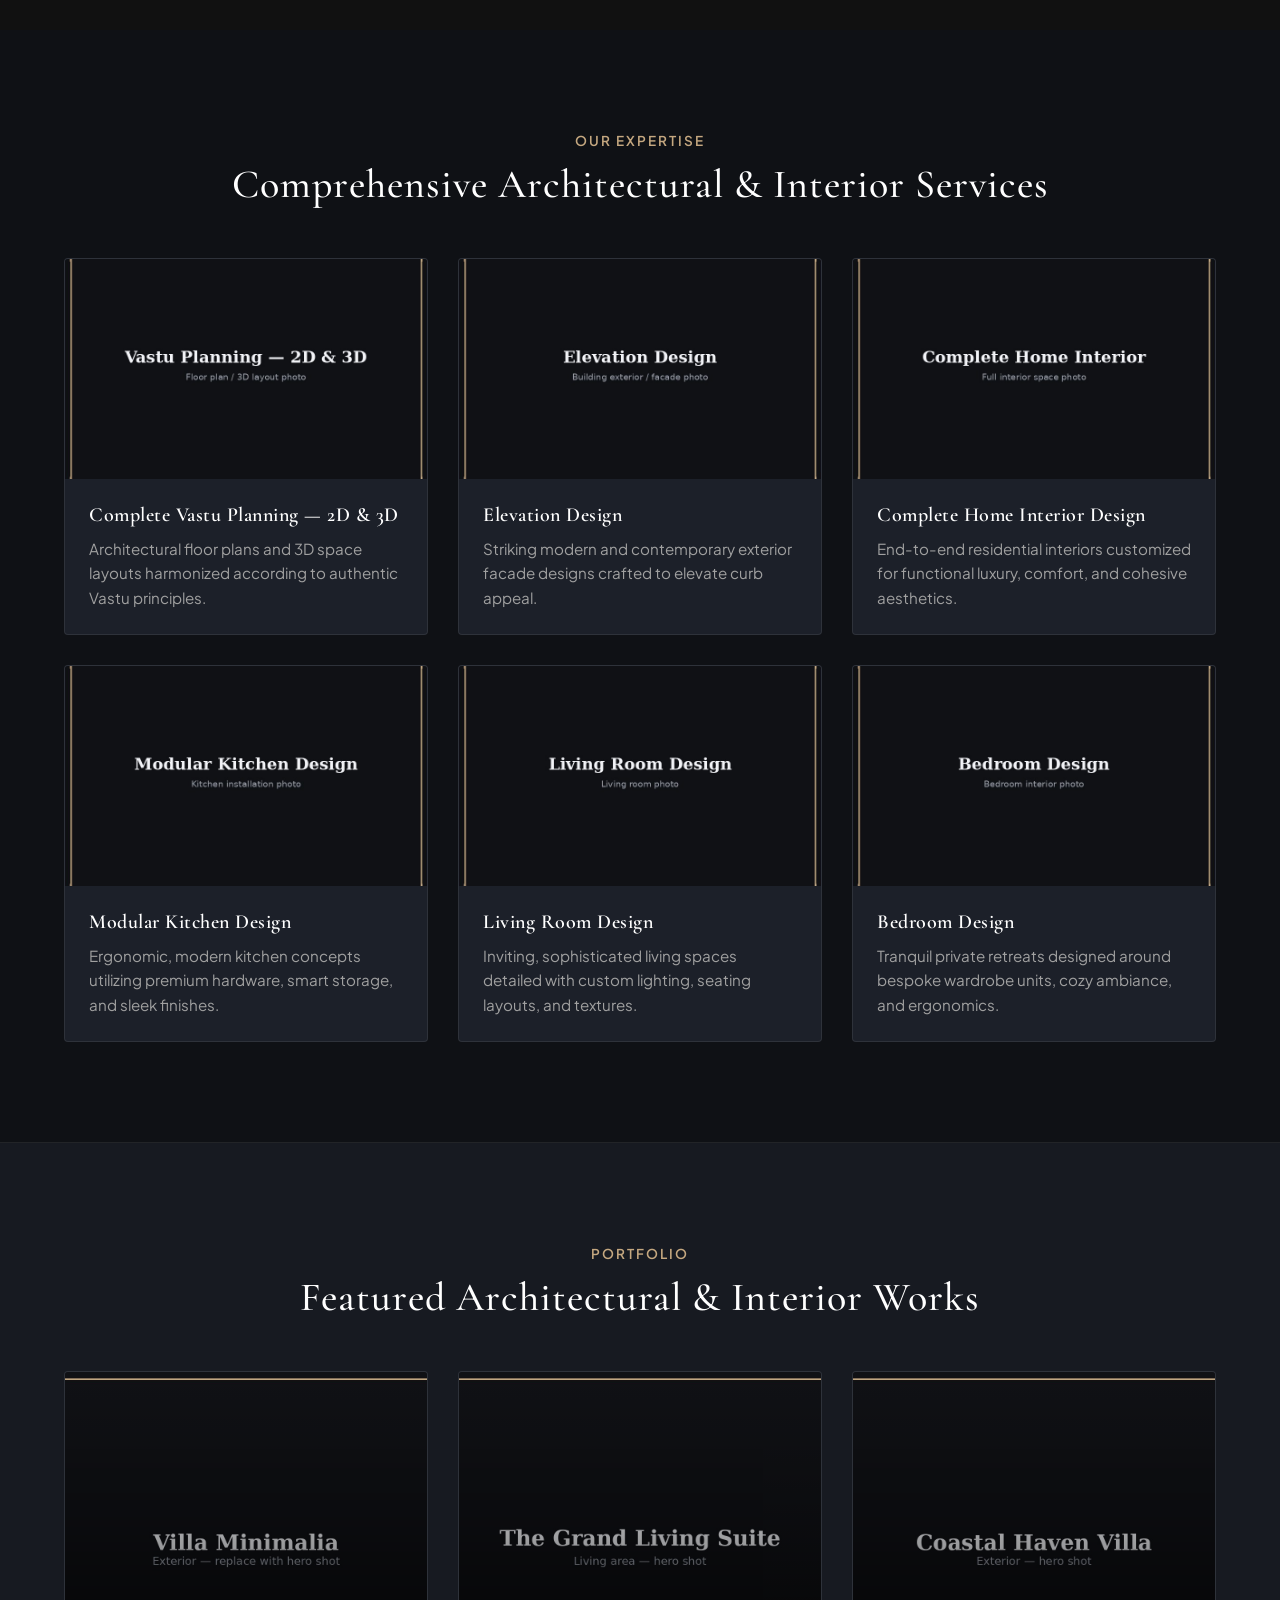
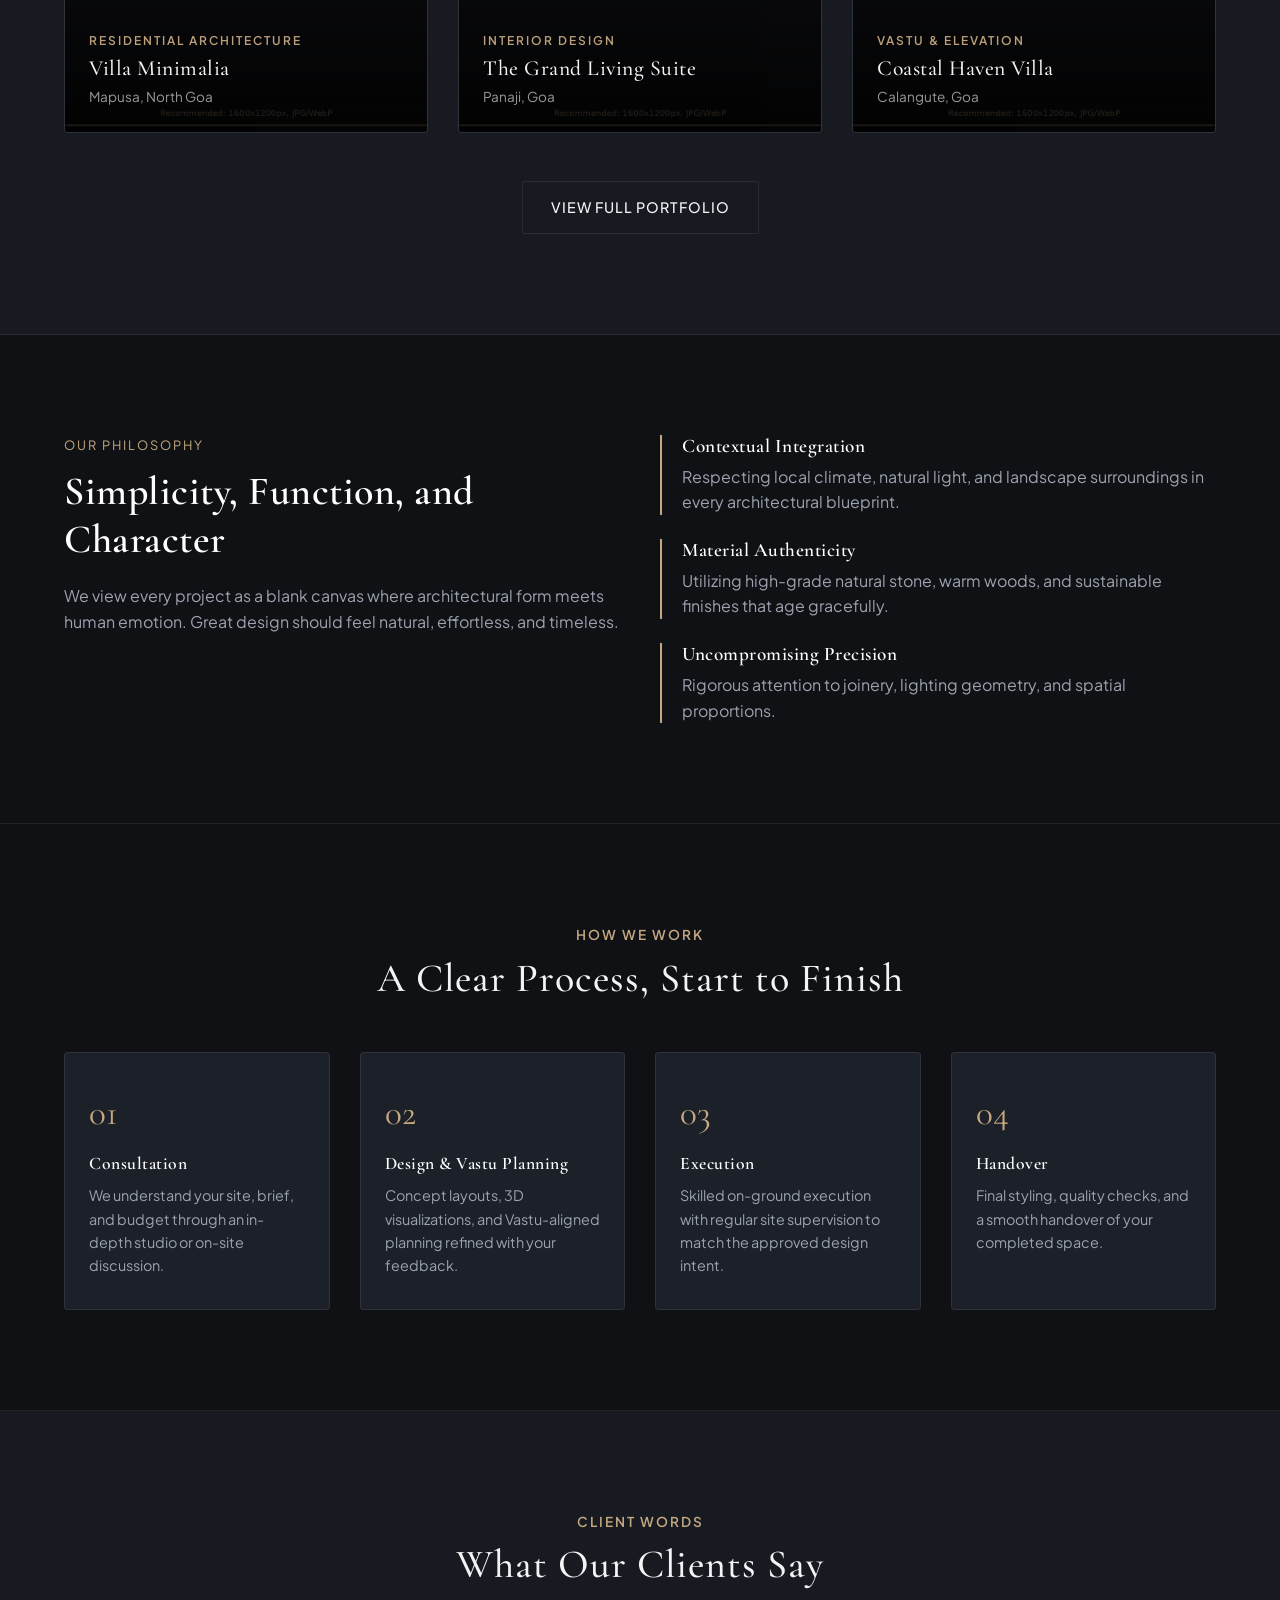
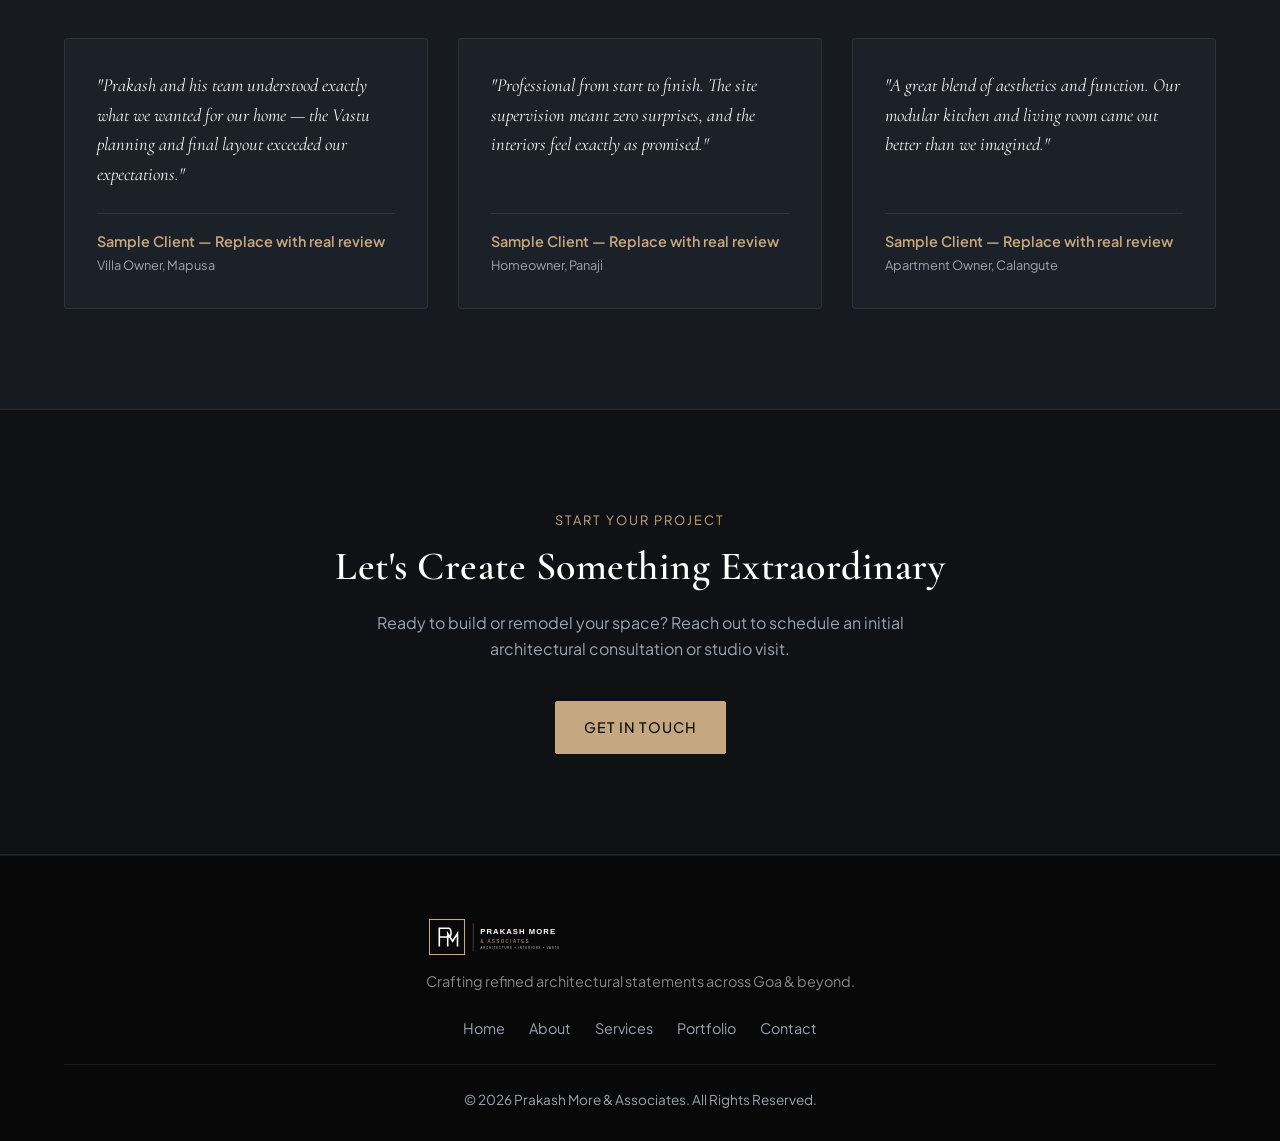
==== commit 385d2479: "Exp Updated" ====
--- a/prakash_more_associates_repo/index.html
+++ b/prakash_more_associates_repo/index.html
@@ -9,7 +9,7 @@
     </title>
     <meta
       name="description"
-      content="Prakash More & Associates is a premier architecture and interior design studio in Mapusa, North Goa, crafting Vastu-harmonized homes, villas, and commercial interiors for 17+ years."
+      content="Prakash More & Associates is a premier architecture and interior design studio in Mapusa, North Goa, crafting Vastu-harmonized homes, villas, and commercial interiors for 15+ years."
     />
     <link rel="canonical" href="https://www.prakashmoreassociates.com/" />
     <meta name="robots" content="index, follow" />
@@ -24,7 +24,7 @@
     />
     <meta
       property="og:description"
-      content="Vastu-harmonized architecture and interior design for homes, villas, and commercial spaces across Goa. 17+ years of design excellence."
+      content="Vastu-harmonized architecture and interior design for homes, villas, and commercial spaces across Goa. 15+ years of design excellence."
     />
     <meta property="og:url" content="https://www.prakashmoreassociates.com/" />
     <meta
@@ -196,7 +196,7 @@
               loading="lazy"
             />
             <div class="about-experience-badge">
-              <span class="badge-number">17+</span>
+              <span class="badge-number">15+</span>
               <span class="badge-text">Years of Excellence</span>
             </div>
           </div>
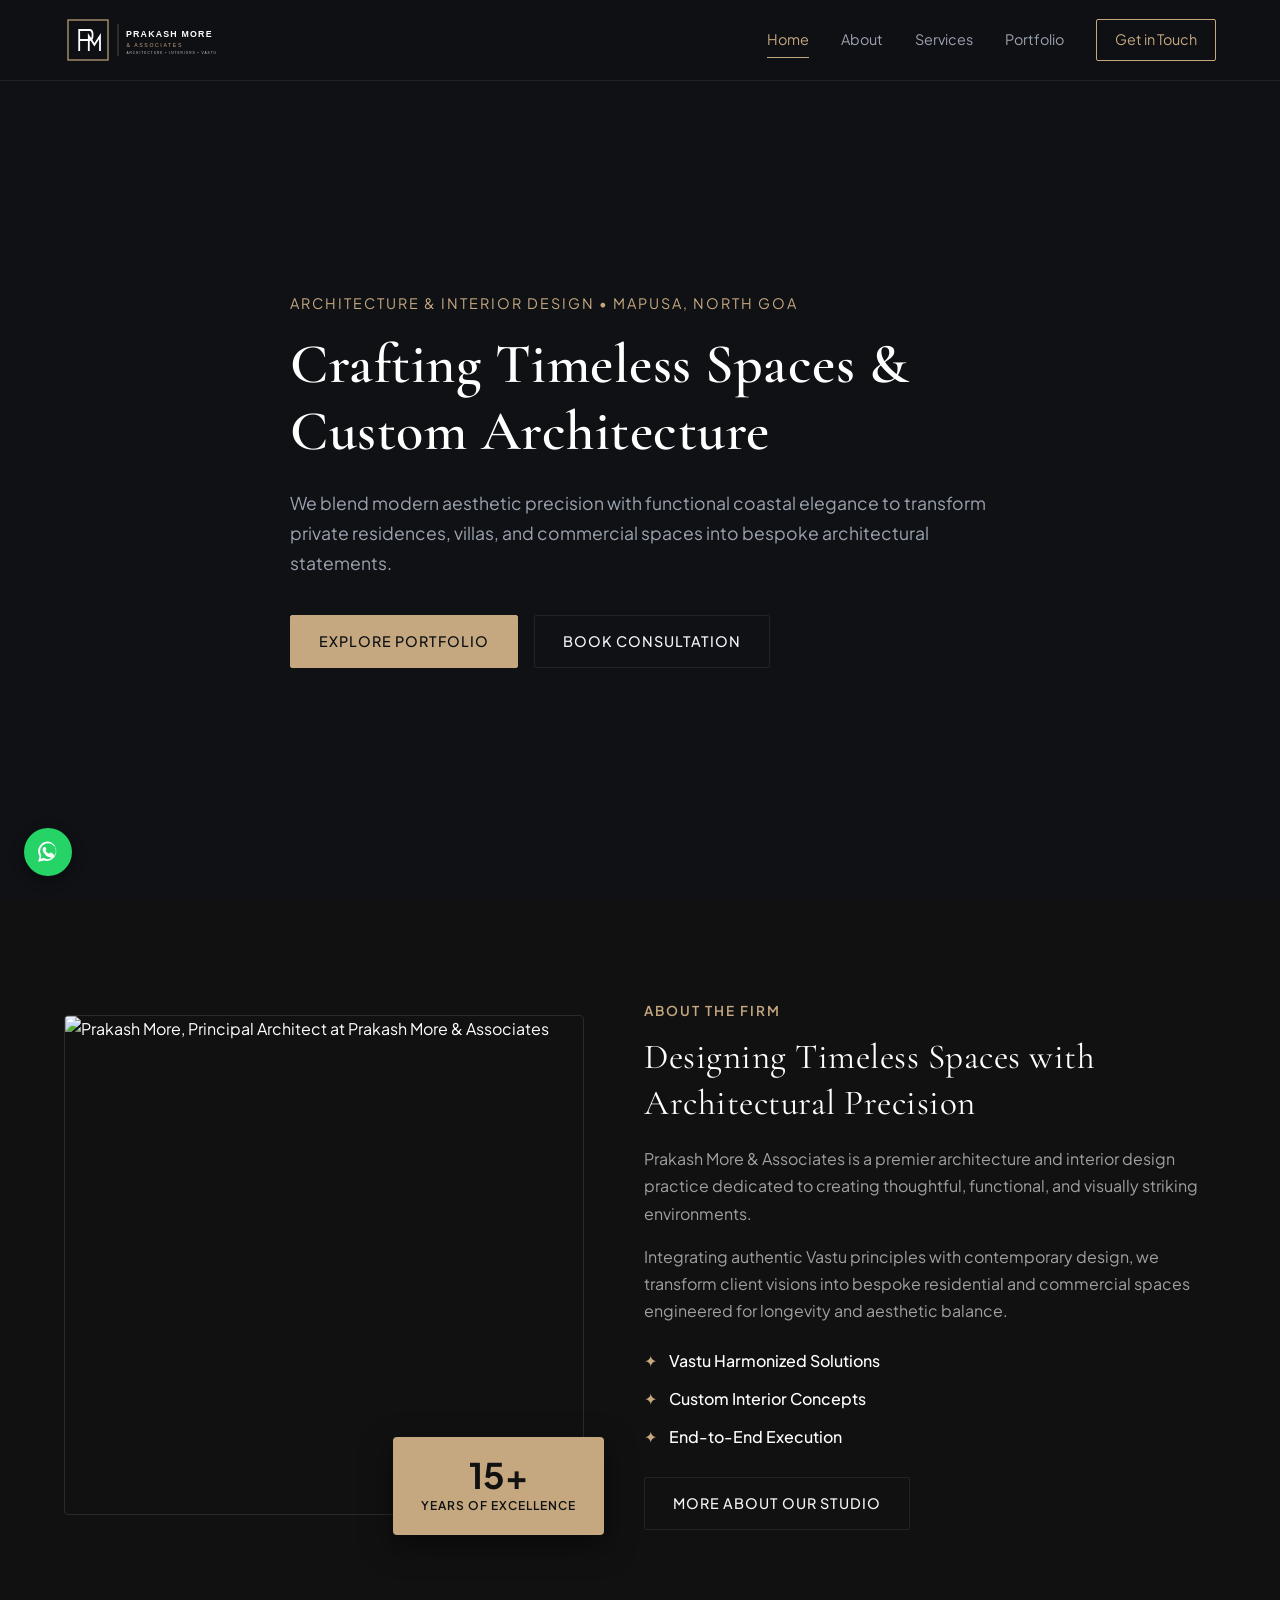
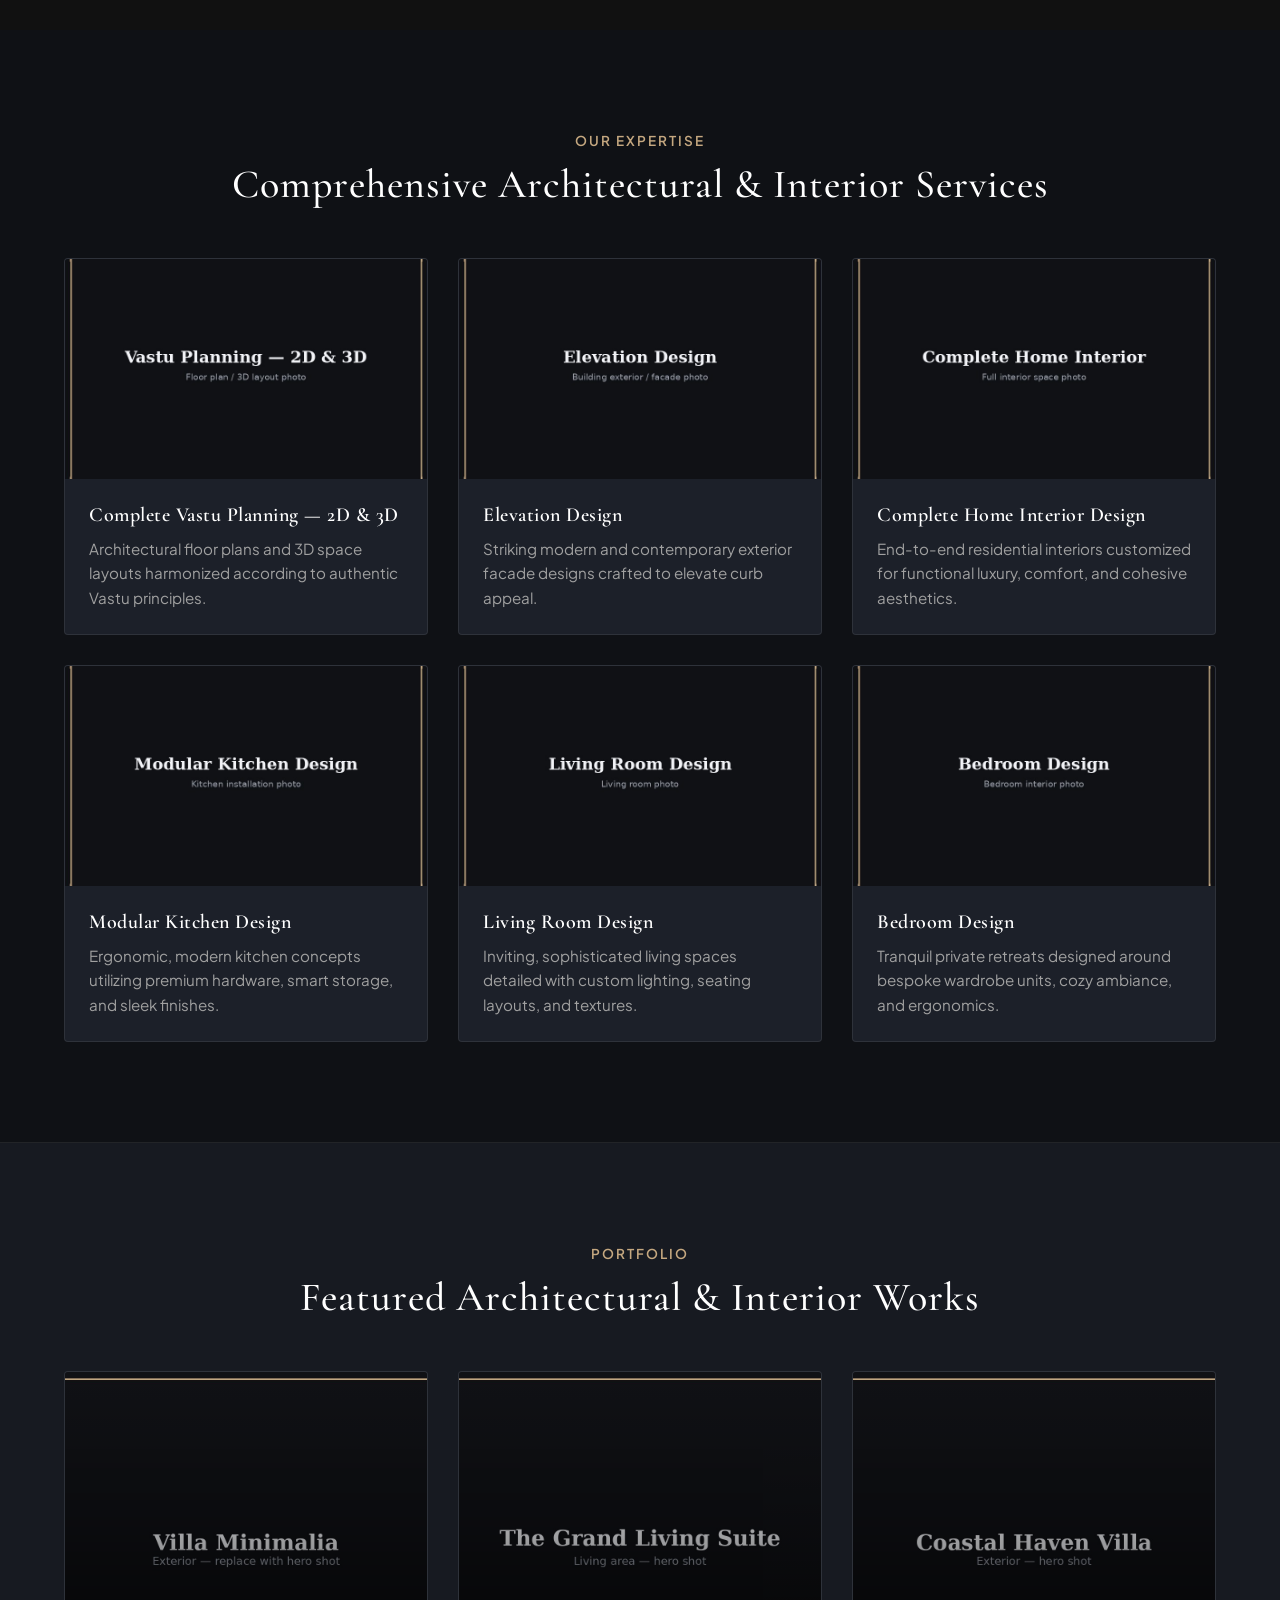
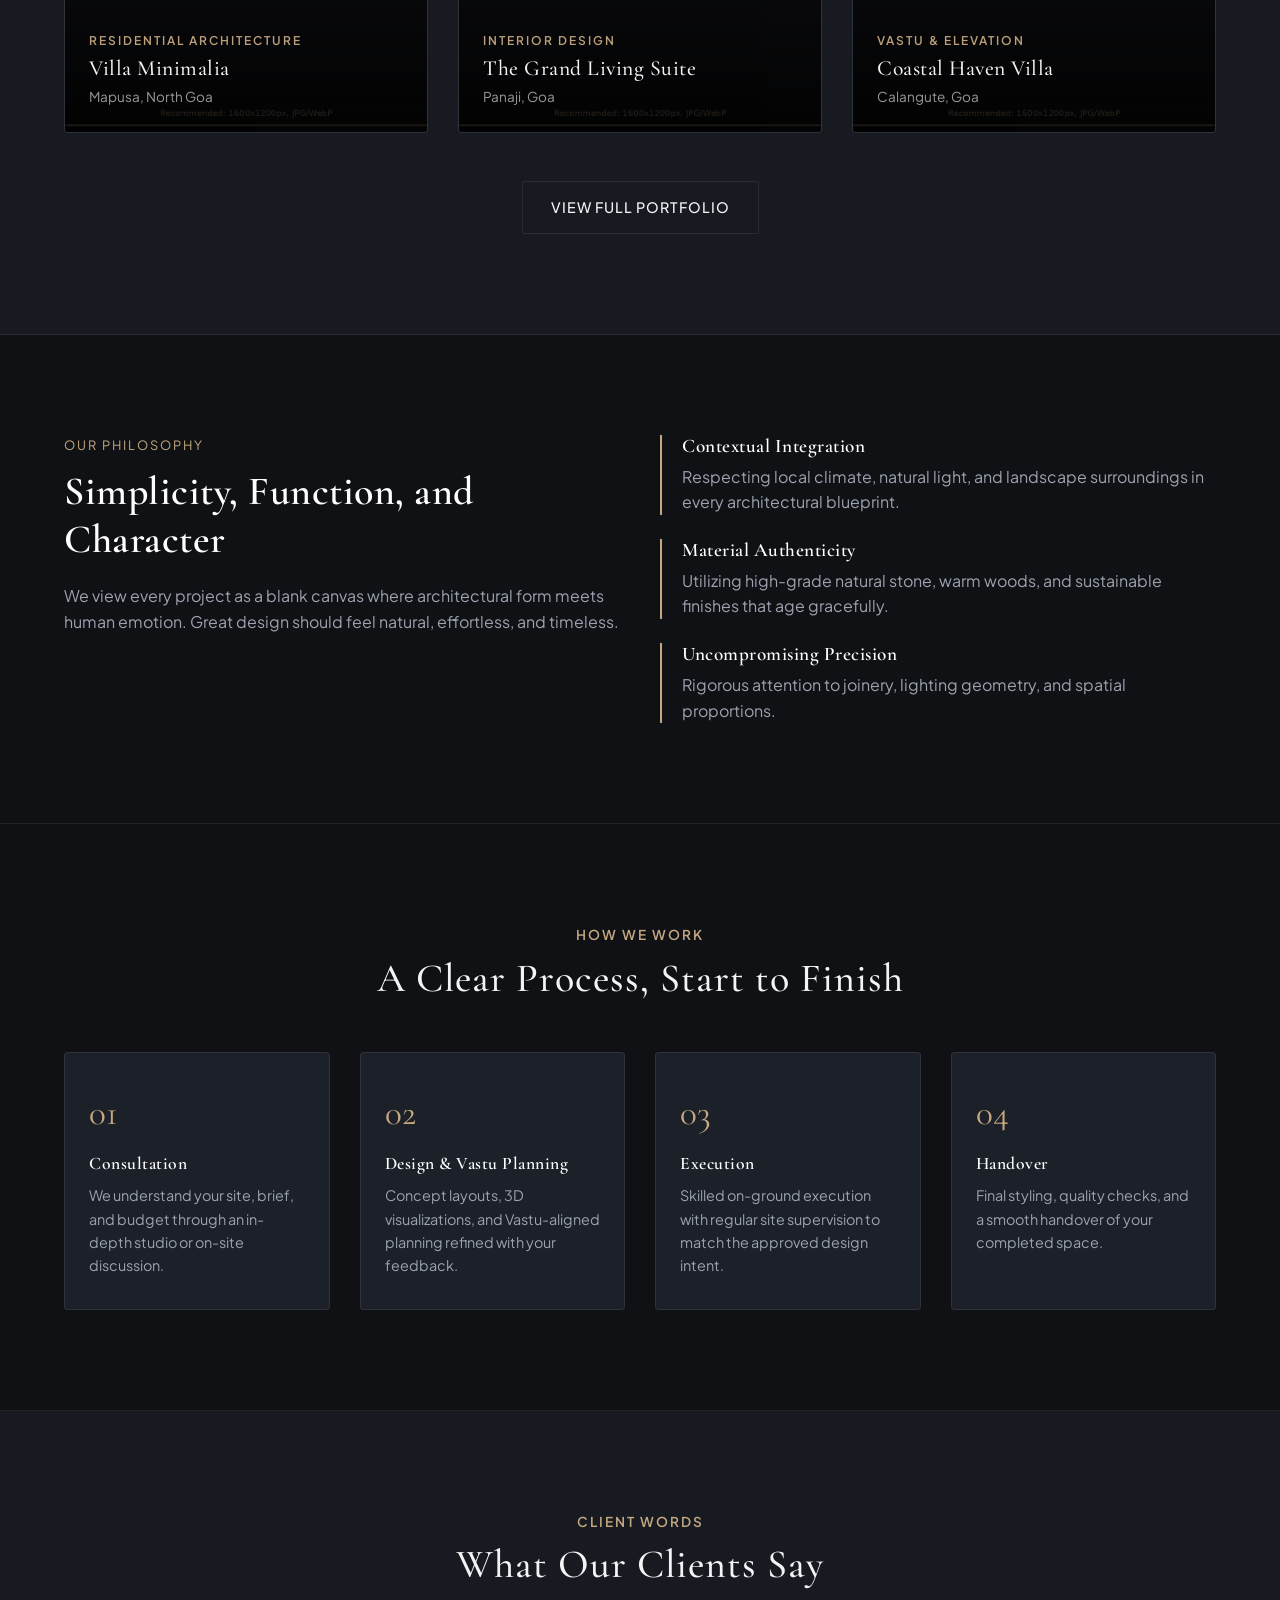
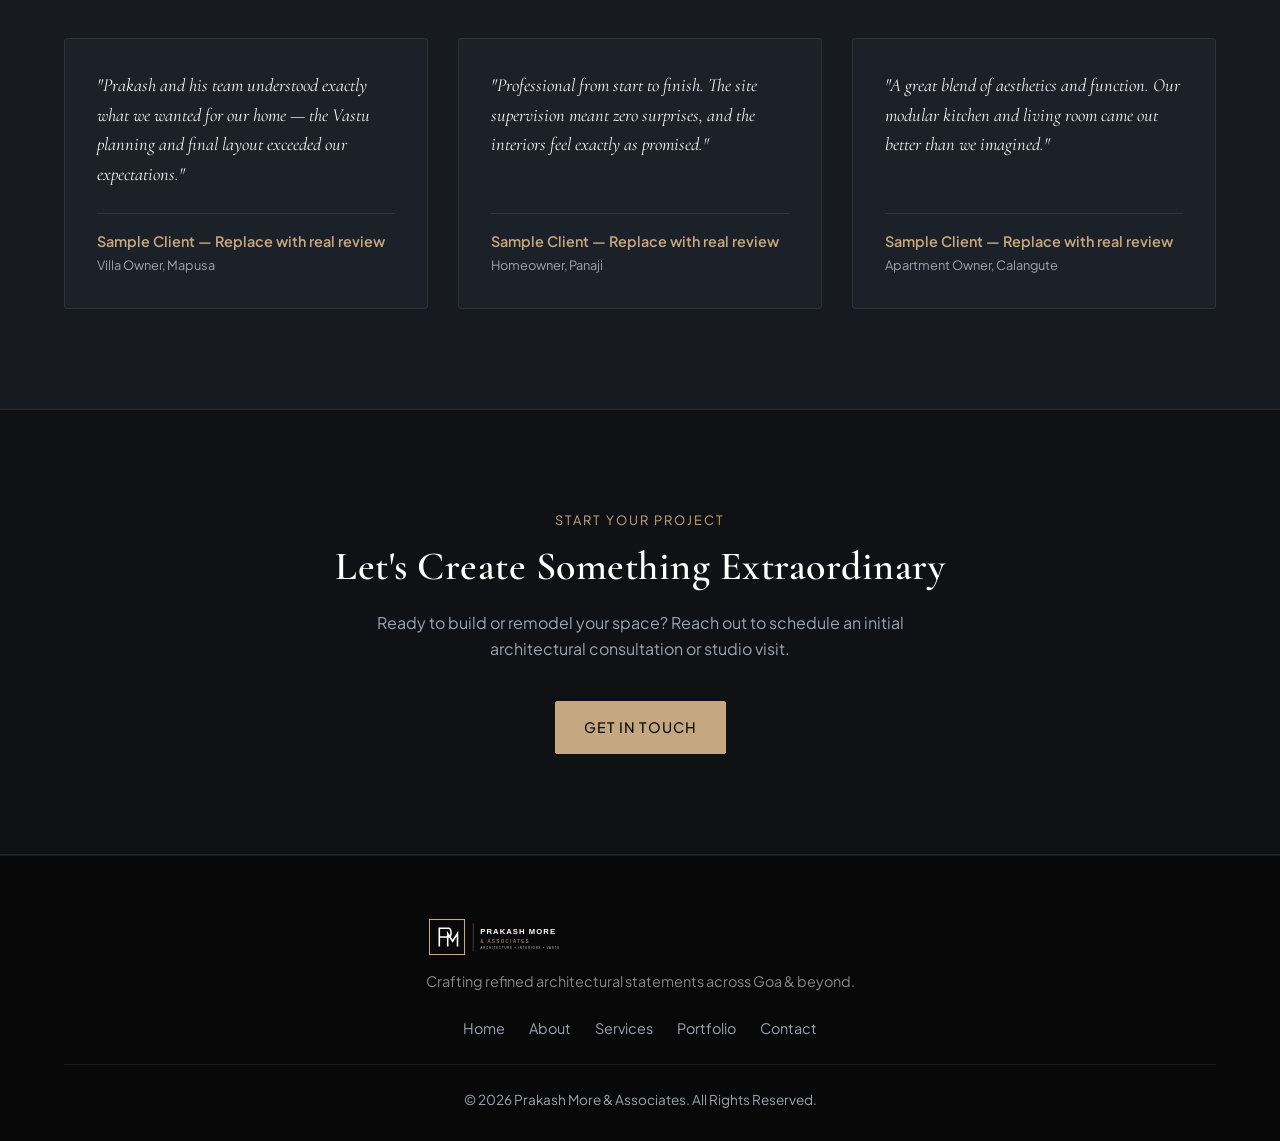
==== commit 5d3053df: "Images and Reviews Updated." ====
--- a/prakash_more_associates_repo/index.html
+++ b/prakash_more_associates_repo/index.html
@@ -188,7 +188,7 @@
         <div class="container about-container">
           <div class="about-image-wrapper">
             <img
-              src="images/team/principal-prakash-more.jpeg"
+              src="images/team/principal-prakash-more.jpg"
               alt="Prakash More, Principal Architect at Prakash More & Associates"
               class="about-img"
               width="600"
